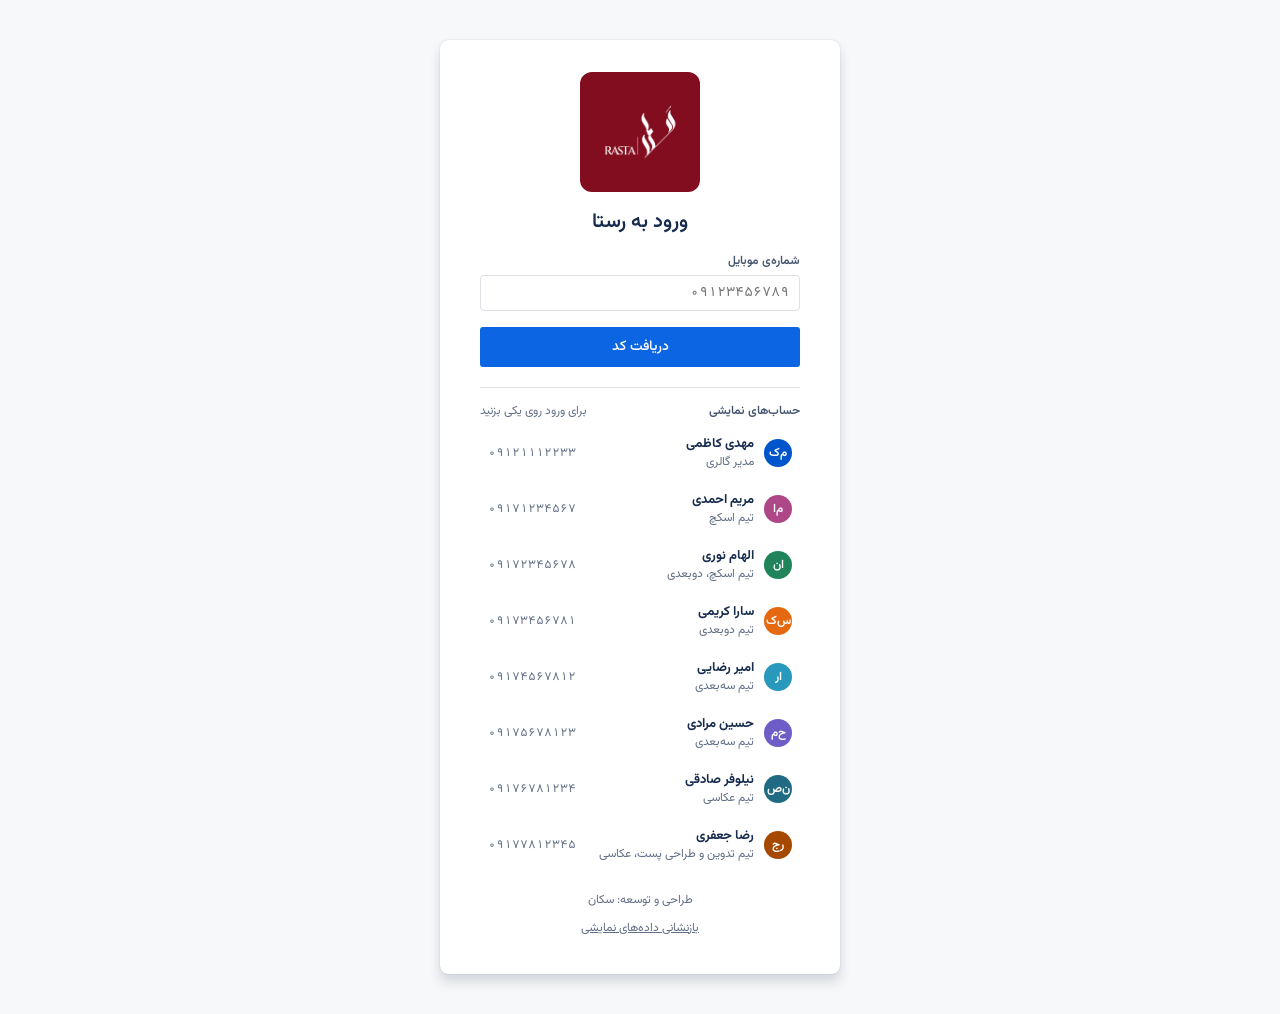
==== index.html @ 5b03746a "commited by He3am version 1" ====
<!doctype html>
<html lang="fa" dir="rtl">
<head>
<meta charset="utf-8">
<meta name="viewport" content="width=device-width, initial-scale=1, viewport-fit=cover">
<title>رستا — مدیریت کارهای گالری</title>
<meta name="description" content="رستا — سامانه‌ی مدیریت کارهای گالری طلای رستا (نسخه‌ی نمایشی)">
<meta name="theme-color" content="#820D1F">
<link rel="manifest" href="manifest.webmanifest">
<link rel="icon" type="image/png" sizes="32x32" href="assets/img/favicon-32.png">
<link rel="apple-touch-icon" href="assets/img/apple-touch-icon.png">
<meta name="apple-mobile-web-app-capable" content="yes">
<meta name="mobile-web-app-capable" content="yes">
<meta name="apple-mobile-web-app-title" content="رستا">
<meta name="apple-mobile-web-app-status-bar-style" content="default">
<link rel="preload" href="assets/fonts/Vazirmatn-Variable.woff2" as="font" type="font/woff2" crossorigin>
<link rel="stylesheet" href="assets/app.css">
</head>
<body>
<svg class="sprite" aria-hidden="true">
<symbol id="i-home" viewBox="0 0 24 24"><path d="M15 21v-8a1 1 0 0 0-1-1h-4a1 1 0 0 0-1 1v8"></path><path d="M3 10a2 2 0 0 1 .71-1.53l7-6a2 2 0 0 1 2.58 0l7 6A2 2 0 0 1 21 10v9a2 2 0 0 1-2 2H5a2 2 0 0 1-2-2z"></path></symbol>
<symbol id="i-board" viewBox="0 0 24 24"><rect x="3" y="3" width="18" height="18" rx="2"></rect><path d="M8 7v7M12 7v4M16 7v9"></path></symbol>
<symbol id="i-review" viewBox="0 0 24 24"><rect x="8" y="2" width="8" height="4" rx="1"></rect><path d="M16 4h2a2 2 0 0 1 2 2v14a2 2 0 0 1-2 2H6a2 2 0 0 1-2-2V6a2 2 0 0 1 2-2h2"></path><path d="m9 14 2 2 4-4"></path></symbol>
<symbol id="i-plus" viewBox="0 0 24 24"><path d="M5 12h14M12 5v14"></path></symbol>
<symbol id="i-archive" viewBox="0 0 24 24"><rect x="2" y="3" width="20" height="5" rx="1"></rect><path d="M4 8v11a2 2 0 0 0 2 2h12a2 2 0 0 0 2-2V8M10 12h4"></path></symbol>
<symbol id="i-users" viewBox="0 0 24 24"><path d="M16 21v-2a4 4 0 0 0-4-4H6a4 4 0 0 0-4 4v2"></path><circle cx="9" cy="7" r="4"></circle><path d="M22 21v-2a4 4 0 0 0-3-3.87M16 3.13a4 4 0 0 1 0 7.75"></path></symbol>
<symbol id="i-user" viewBox="0 0 24 24"><path d="M19 21v-2a4 4 0 0 0-4-4H9a4 4 0 0 0-4 4v2"></path><circle cx="12" cy="7" r="4"></circle></symbol>
<symbol id="i-user-plus" viewBox="0 0 24 24"><path d="M16 21v-2a4 4 0 0 0-4-4H6a4 4 0 0 0-4 4v2"></path><circle cx="9" cy="7" r="4"></circle><path d="M19 8v6M22 11h-6"></path></symbol>
<symbol id="i-chart" viewBox="0 0 24 24"><path d="M3 3v16a2 2 0 0 0 2 2h16M18 17V9M13 17V5M8 17v-3"></path></symbol>
<symbol id="i-settings" viewBox="0 0 24 24"><path d="M12.22 2h-.44a2 2 0 0 0-2 2v.18a2 2 0 0 1-1 1.73l-.43.25a2 2 0 0 1-2 0l-.15-.08a2 2 0 0 0-2.73.73l-.22.38a2 2 0 0 0 .73 2.73l.15.1a2 2 0 0 1 1 1.72v.51a2 2 0 0 1-1 1.74l-.15.09a2 2 0 0 0-.73 2.73l.22.38a2 2 0 0 0 2.73.73l.15-.08a2 2 0 0 1 2 0l.43.25a2 2 0 0 1 1 1.73V20a2 2 0 0 0 2 2h.44a2 2 0 0 0 2-2v-.18a2 2 0 0 1 1-1.73l.43-.25a2 2 0 0 1 2 0l.15.08a2 2 0 0 0 2.73-.73l.22-.39a2 2 0 0 0-.73-2.73l-.15-.08a2 2 0 0 1-1-1.74v-.5a2 2 0 0 1 1-1.74l.15-.09a2 2 0 0 0 .73-2.73l-.22-.38a2 2 0 0 0-2.73-.73l-.15.08a2 2 0 0 1-2 0l-.43-.25a2 2 0 0 1-1-1.73V4a2 2 0 0 0-2-2z"></path><circle cx="12" cy="12" r="3"></circle></symbol>
<symbol id="i-search" viewBox="0 0 24 24"><circle cx="11" cy="11" r="8"></circle><path d="m21 21-4.3-4.3"></path></symbol>
<symbol id="i-bell" viewBox="0 0 24 24"><path d="M6 8a6 6 0 0 1 12 0c0 7 3 9 3 9H3s3-2 3-9M10.3 21a1.94 1.94 0 0 0 3.4 0"></path></symbol>
<symbol id="i-lock" viewBox="0 0 24 24"><rect x="3" y="11" width="18" height="11" rx="2"></rect><path d="M7 11V7a5 5 0 0 1 10 0v4"></path></symbol>
<symbol id="i-phone" viewBox="0 0 24 24"><path d="M22 16.92v3a2 2 0 0 1-2.18 2 19.79 19.79 0 0 1-8.63-3.07 19.5 19.5 0 0 1-6-6 19.79 19.79 0 0 1-3.07-8.67A2 2 0 0 1 4.11 2h3a2 2 0 0 1 2 1.72c.13.96.36 1.9.7 2.81a2 2 0 0 1-.45 2.11L8.09 9.91a16 16 0 0 0 6 6l1.27-1.27a2 2 0 0 1 2.11-.45c.91.34 1.85.57 2.81.7A2 2 0 0 1 22 16.92z"></path></symbol>
<symbol id="i-store" viewBox="0 0 24 24"><path d="M3 9 4.5 4h15L21 9M3 9h18M5 9v11h14V9M10 20v-5h4v5"></path></symbol>
<symbol id="i-wa" viewBox="0 0 24 24"><path d="M7.9 20A9 9 0 1 0 4 16.1L2 22Z"></path></symbol>
<symbol id="i-tg" viewBox="0 0 24 24"><path d="m22 2-7 20-4-9-9-4Z"></path><path d="M22 2 11 13"></path></symbol>
<symbol id="i-bale" viewBox="0 0 24 24"><path d="M21 15a2 2 0 0 1-2 2H7l-4 4V5a2 2 0 0 1 2-2h14a2 2 0 0 1 2 2z"></path></symbol>
<symbol id="i-rub" viewBox="0 0 24 24"><path d="M14 9a2 2 0 0 1-2 2H6l-4 4V4a2 2 0 0 1 2-2h8a2 2 0 0 1 2 2z"></path><path d="M18 9h2a2 2 0 0 1 2 2v11l-4-4h-6a2 2 0 0 1-2-2v-1"></path></symbol>
<symbol id="i-globe" viewBox="0 0 24 24"><circle cx="12" cy="12" r="10"></circle><path d="M12 2a14.5 14.5 0 0 0 0 20 14.5 14.5 0 0 0 0-20M2 12h20"></path></symbol>
<symbol id="i-link" viewBox="0 0 24 24"><path d="M10 13a5 5 0 0 0 7.54.54l3-3a5 5 0 0 0-7.07-7.07l-1.72 1.71"></path><path d="M14 11a5 5 0 0 0-7.54-.54l-3 3a5 5 0 0 0 7.07 7.07l1.71-1.71"></path></symbol>
<symbol id="i-download" viewBox="0 0 24 24"><path d="M21 15v4a2 2 0 0 1-2 2H5a2 2 0 0 1-2-2v-4M7 10l5 5 5-5M12 15V3"></path></symbol>
<symbol id="i-upload" viewBox="0 0 24 24"><path d="M21 15v4a2 2 0 0 1-2 2H5a2 2 0 0 1-2-2v-4M17 8l-5-5-5 5M12 3v12"></path></symbol>
<symbol id="i-camera" viewBox="0 0 24 24"><path d="M14.5 4h-5L7 7H4a2 2 0 0 0-2 2v9a2 2 0 0 0 2 2h16a2 2 0 0 0 2-2V9a2 2 0 0 0-2-2h-3l-2.5-3z"></path><circle cx="12" cy="13" r="3"></circle></symbol>
<symbol id="i-image" viewBox="0 0 24 24"><rect x="3" y="3" width="18" height="18" rx="2"></rect><circle cx="9" cy="9" r="2"></circle><path d="m21 15-3.09-3.09a2 2 0 0 0-2.82 0L6 21"></path></symbol>
<symbol id="i-clip" viewBox="0 0 24 24"><path d="m21.44 11.05-9.19 9.19a6 6 0 0 1-8.49-8.49l8.57-8.57A4 4 0 1 1 18 8.84l-8.59 8.57a2 2 0 0 1-2.83-2.83l8.49-8.48"></path></symbol>
<symbol id="i-mic" viewBox="0 0 24 24"><path d="M12 2a3 3 0 0 0-3 3v7a3 3 0 0 0 6 0V5a3 3 0 0 0-3-3Z"></path><path d="M19 10v2a7 7 0 0 1-14 0v-2M12 19v3"></path></symbol>
<symbol id="i-play" viewBox="0 0 24 24"><path d="M7 4.5v15l12-7.5z"></path></symbol>
<symbol id="i-pause" viewBox="0 0 24 24"><rect x="6" y="4.5" width="4" height="15" rx="1"></rect><rect x="14" y="4.5" width="4" height="15" rx="1"></rect></symbol>
<symbol id="i-pause-c" viewBox="0 0 24 24"><circle cx="12" cy="12" r="10"></circle><path d="M10 15V9M14 15V9"></path></symbol>
<symbol id="i-check" viewBox="0 0 24 24"><path d="M20 6 9 17l-5-5"></path></symbol>
<symbol id="i-check-c" viewBox="0 0 24 24"><circle cx="12" cy="12" r="10"></circle><path d="m9 12 2 2 4-4"></path></symbol>
<symbol id="i-check-sq" viewBox="0 0 24 24"><rect x="3" y="3" width="18" height="18" rx="2"></rect><path d="m9 12 2 2 4-4"></path></symbol>
<symbol id="i-x" viewBox="0 0 24 24"><path d="M18 6 6 18M6 6l12 12"></path></symbol>
<symbol id="i-alert" viewBox="0 0 24 24"><path d="m21.73 18-8-14a2 2 0 0 0-3.48 0l-8 14A2 2 0 0 0 4 21h16a2 2 0 0 0 1.73-3"></path><path d="M12 9v4M12 17h.01"></path></symbol>
<symbol id="i-clock" viewBox="0 0 24 24"><circle cx="12" cy="12" r="10"></circle><path d="M12 6v6l4 2"></path></symbol>
<symbol id="i-cal" viewBox="0 0 24 24"><rect x="3" y="4" width="18" height="18" rx="2"></rect><path d="M16 2v4M8 2v4M3 10h18"></path></symbol>
<symbol id="i-zap" viewBox="0 0 24 24"><path d="M13 2 3 14h9l-1 8 10-12h-9l1-8z"></path></symbol>
<symbol id="i-more" viewBox="0 0 24 24"><circle cx="12" cy="12" r="1"></circle><circle cx="19" cy="12" r="1"></circle><circle cx="5" cy="12" r="1"></circle></symbol>
<symbol id="i-pen-sm" viewBox="0 0 24 24"><path d="M17 3a2.85 2.83 0 1 1 4 4L7.5 20.5 2 22l1.5-5.5Z"></path></symbol>
<symbol id="i-arrow-r" viewBox="0 0 24 24"><path d="M5 12h14M12 5l7 7-7 7"></path></symbol>
<symbol id="i-arrow-l" viewBox="0 0 24 24"><path d="M19 12H5M12 19l-7-7 7-7"></path></symbol>
<symbol id="i-chev-l" viewBox="0 0 24 24"><path d="m15 18-6-6 6-6"></path></symbol>
<symbol id="i-chev-r" viewBox="0 0 24 24"><path d="m9 18 6-6-6-6"></path></symbol>
<symbol id="i-chev-d" viewBox="0 0 24 24"><path d="m6 9 6 6 6-6"></path></symbol>
<symbol id="i-chev-u" viewBox="0 0 24 24"><path d="m18 15-6-6-6 6"></path></symbol>
<symbol id="i-move" viewBox="0 0 24 24"><path d="M8 3 4 7l4 4M4 7h16M16 21l4-4-4-4M20 17H4"></path></symbol>
<symbol id="i-undo" viewBox="0 0 24 24"><path d="M3 12a9 9 0 1 0 9-9 9.75 9.75 0 0 0-6.74 2.74L3 8"></path><path d="M3 3v5h5"></path></symbol>
<symbol id="i-return" viewBox="0 0 24 24"><path d="M9 14 4 9l5-5"></path><path d="M4 9h10.5a5.5 5.5 0 0 1 0 11H11"></path></symbol>
<symbol id="i-trash" viewBox="0 0 24 24"><path d="M3 6h18M19 6v14c0 1-1 2-2 2H7c-1 0-2-1-2-2V6M8 6V4c0-1 1-2 2-2h4c1 0 2 1 2 2v2"></path></symbol>
<symbol id="i-ban" viewBox="0 0 24 24"><circle cx="12" cy="12" r="10"></circle><path d="m4.9 4.9 14.2 14.2"></path></symbol>
<symbol id="i-msg" viewBox="0 0 24 24"><path d="M7.9 20A9 9 0 1 0 4 16.1L2 22Z"></path></symbol>
<symbol id="i-desc" viewBox="0 0 24 24"><path d="M3 6h18M3 12h18M3 18h12"></path></symbol>
<symbol id="i-act" viewBox="0 0 24 24"><path d="M3 6h18M3 12h12M3 18h7"></path></symbol>
<symbol id="i-card" viewBox="0 0 24 24"><rect x="3" y="4" width="18" height="16" rx="2"></rect><path d="M7 9h10M7 13h6"></path></symbol>
<symbol id="i-tag" viewBox="0 0 24 24"><path d="M12.59 2.59A2 2 0 0 0 11.17 2H4a2 2 0 0 0-2 2v7.17a2 2 0 0 0 .59 1.42l8.7 8.7a2.43 2.43 0 0 0 3.42 0l6.58-6.58a2.43 2.43 0 0 0 0-3.42z"></path><circle cx="7.5" cy="7.5" r=".5"></circle></symbol>
<symbol id="i-filter" viewBox="0 0 24 24"><path d="M22 3H2l8 9.46V19l4 2v-8.54L22 3z"></path></symbol>
<symbol id="i-table" viewBox="0 0 24 24"><rect x="3" y="3" width="18" height="18" rx="2"></rect><path d="M3 9h18M3 15h18M9 3v18"></path></symbol>
<symbol id="i-star" viewBox="0 0 24 24"><path d="M12 2l3.09 6.26L22 9.27l-5 4.87 1.18 6.88L12 17.77l-6.18 3.25L7 14.14 2 9.27l6.91-1.01L12 2z"></path></symbol>
<symbol id="i-award" viewBox="0 0 24 24"><circle cx="12" cy="8" r="6"></circle><path d="M15.48 12.89 17 22l-5-3-5 3 1.52-9.11"></path></symbol>
<symbol id="i-flag" viewBox="0 0 24 24"><path d="M4 15s1-1 4-1 5 2 8 2 4-1 4-1V3s-1 1-4 1-5-2-8-2-4 1-4 1zM4 22v-7"></path></symbol>
<symbol id="i-eye" viewBox="0 0 24 24"><path d="M2 12s3-7 10-7 10 7 10 7-3 7-10 7-10-7-10-7Z"></path><circle cx="12" cy="12" r="3"></circle></symbol>
<symbol id="i-compare" viewBox="0 0 24 24"><circle cx="18" cy="18" r="3"></circle><circle cx="6" cy="6" r="3"></circle><path d="M13 6h3a2 2 0 0 1 2 2v7M11 18H8a2 2 0 0 1-2-2V9"></path></symbol>
<symbol id="i-wifi-off" viewBox="0 0 24 24"><path d="M12 20h.01M8.5 16.43a5 5 0 0 1 7 0M5 12.86a10 10 0 0 1 5.17-2.69M19 12.86a10 10 0 0 0-2-1.52M2 8.82a15 15 0 0 1 4.18-2.64M22 8.82a15 15 0 0 0-11.29-3.76M2 2l20 20"></path></symbol>
<symbol id="i-refresh" viewBox="0 0 24 24"><path d="M3 12a9 9 0 0 1 9-9 9.75 9.75 0 0 1 6.74 2.74L21 8"></path><path d="M21 3v5h-5M21 12a9 9 0 0 1-9 9 9.75 9.75 0 0 1-6.74-2.74L3 16"></path><path d="M8 16H3v5"></path></symbol>
<symbol id="i-moon" viewBox="0 0 24 24"><path d="M12 3a6 6 0 0 0 9 9 9 9 0 1 1-9-9Z"></path></symbol>
<symbol id="i-sun" viewBox="0 0 24 24"><circle cx="12" cy="12" r="4"></circle><path d="M12 2v2M12 20v2M4.93 4.93l1.41 1.41M17.66 17.66l1.41 1.41M2 12h2M20 12h2M6.34 17.66l-1.41 1.41M19.07 4.93l-1.41 1.41"></path></symbol>
<symbol id="i-logout" viewBox="0 0 24 24"><path d="M9 21H5a2 2 0 0 1-2-2V5a2 2 0 0 1 2-2h4M16 17l5-5-5-5M21 12H9"></path></symbol>
<symbol id="i-monitor" viewBox="0 0 24 24"><rect x="2" y="3" width="20" height="14" rx="2"></rect><path d="M8 21h8M12 17v4"></path></symbol>
<symbol id="i-mobile" viewBox="0 0 24 24"><rect x="5" y="2" width="14" height="20" rx="2"></rect><path d="M12 18h.01"></path></symbol>
<symbol id="i-tools" viewBox="0 0 24 24"><path d="M14.7 6.3a1 1 0 0 0 0 1.4l1.6 1.6a1 1 0 0 0 1.4 0l3.77-3.77a6 6 0 0 1-7.94 7.94l-6.91 6.91a2.12 2.12 0 0 1-3-3l6.91-6.91a6 6 0 0 1 7.94-7.94l-3.76 3.76z"></path></symbol>
<symbol id="i-layers" viewBox="0 0 24 24"><path d="m12.83 2.18a2 2 0 0 0-1.66 0L2.6 6.08a1 1 0 0 0 0 1.83l8.58 3.91a2 2 0 0 0 1.66 0l8.58-3.9a1 1 0 0 0 0-1.83Z"></path><path d="m22 17.65-9.17 4.16a2 2 0 0 1-1.66 0L2 17.65M22 12.65l-9.17 4.16a2 2 0 0 1-1.66 0L2 12.65"></path></symbol>
<symbol id="i-send" viewBox="0 0 24 24"><path d="m22 2-7 20-4-9-9-4Z"></path></symbol>
<symbol id="i-sms" viewBox="0 0 24 24"><path d="M21 15a2 2 0 0 1-2 2H7l-4 4V5a2 2 0 0 1 2-2h14a2 2 0 0 1 2 2z"></path><path d="M8 10h.01M12 10h.01M16 10h.01"></path></symbol>
<symbol id="i-sliders" viewBox="0 0 24 24"><path d="M21 4h-7M10 4H3M21 12h-9M8 12H3M21 20h-5M12 20H3M14 2v4M8 10v4M16 18v4"></path></symbol>
<symbol id="i-shield" viewBox="0 0 24 24"><path d="M20 13c0 5-3.5 7.5-7.66 8.95a1 1 0 0 1-.67-.01C7.5 20.5 4 18 4 13V6a1 1 0 0 1 1-1c2 0 4.5-1.2 6.24-2.72a1.17 1.17 0 0 1 1.52 0C14.51 3.81 17 5 19 5a1 1 0 0 1 1 1z"></path><path d="m9 12 2 2 4-4"></path></symbol>
<symbol id="i-report" viewBox="0 0 24 24"><path d="M15 2H6a2 2 0 0 0-2 2v16a2 2 0 0 0 2 2h12a2 2 0 0 0 2-2V7Z"></path><path d="M14 2v4a2 2 0 0 0 2 2h4M8 13h8M8 17h5"></path></symbol>
<symbol id="i-circle" viewBox="0 0 24 24"><circle cx="12" cy="12" r="8.5"></circle></symbol>
<symbol id="i-arrow-ne" viewBox="0 0 24 24"><path d="M7 17 17 7M8 7h9v9"></path></symbol>
<symbol id="i-forward" viewBox="0 0 24 24"><path d="M5 4l10 8-10 8z"></path><path d="M19 5v14"></path></symbol>
<symbol id="i-team" viewBox="0 0 24 24"><circle cx="12" cy="8" r="3"></circle><circle cx="5" cy="10" r="2"></circle><circle cx="19" cy="10" r="2"></circle><path d="M7 20v-1a5 5 0 0 1 10 0v1M2 19v-.5A3 3 0 0 1 5 15.5M22 19v-.5a3 3 0 0 0-3-3"></path></symbol>
<symbol id="i-wifi" viewBox="0 0 24 24"><path d="M12 20h.01M2 8.82a15 15 0 0 1 20 0M5 12.86a10 10 0 0 1 14 0M8.5 16.43a5 5 0 0 1 7 0"></path></symbol>
<symbol id="i-hourglass" viewBox="0 0 24 24"><path d="M5 22h14M5 2h14M17 22v-4.17a2 2 0 0 0-.59-1.42L12 12l-4.41 4.41A2 2 0 0 0 7 17.83V22M7 2v4.17a2 2 0 0 0 .59 1.42L12 12l4.41-4.41A2 2 0 0 0 17 6.17V2"></path></symbol>
<symbol id="a-ring" viewBox="0 0 120 120"><path d="M30 78a30 30 0 1 0 60 0a30 30 0 1 0-60 0zM36 78a24 24 0 1 0 48 0a24 24 0 1 0-48 0z"></path><path d="M50 22h20l7 9-17 15-17-15z"></path><path d="M43 31h34M54 22l-3 9 9 15 9-15-3-9"></path><path d="M46 36l3 12M74 36l-3 12"></path></symbol>
<symbol id="a-band" viewBox="0 0 120 120"><path d="M30 78a30 30 0 1 0 60 0a30 30 0 1 0-60 0zM37 78a23 23 0 1 0 46 0a23 23 0 1 0-46 0z"></path><path d="M44 40h32a7 7 0 0 1 7 7v7H37v-7a7 7 0 0 1 7-7z"></path><path d="M51 47a9 4 0 1 0 18 0a9 4 0 1 0-18 0z"></path></symbol>
<symbol id="a-necklace" viewBox="0 0 120 120"><path d="M20 14c0 36 16 58 40 60c24-2 40-24 40-60"></path><path d="M28 14c0 31 13 50 32 52c19-2 32-21 32-52"></path><path d="M60 74l-9 13a11 11 0 1 0 18 0z"></path><path d="M60 83l-4 6 4 5 4-5z"></path></symbol>
<symbol id="a-hoops" viewBox="0 0 120 120"><path d="M22 66a18 23 0 1 0 36 0a18 23 0 1 0-36 0zM27 66a13 18 0 1 0 26 0a13 18 0 1 0-26 0z"></path><path d="M62 66a18 23 0 1 0 36 0a18 23 0 1 0-36 0zM67 66a13 18 0 1 0 26 0a13 18 0 1 0-26 0z"></path><path d="M40 43v-12M80 43v-12"></path><path d="M37 28a3 3 0 1 0 6 0a3 3 0 1 0-6 0zM77 28a3 3 0 1 0 6 0a3 3 0 1 0-6 0z"></path></symbol>
<symbol id="a-drops" viewBox="0 0 120 120"><path d="M40 18c-7 0-7 11 0 11v11M80 18c-7 0-7 11 0 11v11"></path><path d="M40 40l-11 20a11 11 0 1 0 22 0zM80 40l-11 20a11 11 0 1 0 22 0z"></path><path d="M40 56l-4 6 4 5 4-5zM80 56l-4 6 4 5 4-5z"></path></symbol>
<symbol id="a-bracelet" viewBox="0 0 120 120"><path d="M14 58a46 22 0 1 0 92 0a46 22 0 1 0-92 0z"></path><path d="M20 58a40 17 0 1 0 80 0a40 17 0 1 0-80 0z"></path><path d="M40 72h40a8 8 0 0 1 0 16H40a8 8 0 0 1 0-16z"></path><path d="M47 81c3-5 5 3 8-1s4-4 6 0 4 2 6-2 3 2 6 0"></path></symbol>
<symbol id="a-bangle" viewBox="0 0 120 120"><path d="M12 60a48 26 0 1 0 96 0a48 26 0 1 0-96 0zM20 60a40 19 0 1 0 80 0a40 19 0 1 0-80 0z"></path><path d="M30 81c3 4 7 4 9 0s6-4 9 0 6 4 9 0 6-4 9 0 6 4 9 0 6-4 9 0"></path><path d="M24 70c4 2 6-2 9 1M87 71c3-3 5 1 9-1"></path></symbol>
<symbol id="a-coin" viewBox="0 0 120 120"><path d="M38 10l22 28 22-28"></path><path d="M55 38h10v7H55z"></path><path d="M33 72a27 27 0 1 0 54 0a27 27 0 1 0-54 0zM40 72a20 20 0 1 0 40 0a20 20 0 1 0-40 0z"></path><path d="M60 59l3.5 8.5L72 64l-3.5 8L72 80l-8.5-3.5L60 85l-3.5-8.5L48 80l3.5-8L48 64l8.5 3.5z"></path></symbol>
<symbol id="a-set" viewBox="0 0 120 120"><path d="M26 12c0 32 14 48 34 50c20-2 34-18 34-50"></path><path d="M60 62l-6 9a7 7 0 1 0 12 0zM44 56l-4 7a5 5 0 1 0 8 0zM76 56l-4 7a5 5 0 1 0 8 0z"></path><path d="M18 86v7M18 93l-6 9a6 6 0 1 0 12 0zM102 86v7M102 93l-6 9a6 6 0 1 0 12 0z"></path></symbol>
<symbol id="a-pendant" viewBox="0 0 120 120"><path d="M42 8l18 26 18-26"></path><path d="M57 34h6v6h-6z"></path><path d="M70 50a22 22 0 1 0 6 30a17 17 0 1 1-6-30z"></path><path d="M76 60l2 4.5 4.8.7-3.5 3.4.8 4.8-4.1-2.3-4.3 2.3.8-4.8-3.5-3.4 4.8-.7z"></path></symbol>
<symbol id="a-butterfly" viewBox="0 0 120 120"><path d="M28 12c6 26 18 36 32 38c14-2 26-12 32-38"></path><path d="M60 62c-8-18-30-24-34-12s10 22 34 12zM60 62c8-18 30-24 34-12s-10 22-34 12z"></path><path d="M60 64c-6 10-22 22-28 14s8-16 28-14zM60 64c6 10 22 22 28 14s-8-16-28-14z"></path><path d="M60 52v26"></path></symbol>
<symbol id="a-photo" viewBox="0 0 120 120"><path d="M22 36h18l7-10h26l7 10h18a6 6 0 0 1 6 6v46a6 6 0 0 1-6 6H22a6 6 0 0 1-6-6V42a6 6 0 0 1 6-6z"></path><path d="M44 64a16 16 0 1 0 32 0a16 16 0 1 0-32 0z"></path><path d="M52 64a8 8 0 1 0 16 0a8 8 0 1 0-16 0z"></path></symbol>
<symbol id="a-post" viewBox="0 0 120 120"><path d="M26 18h68a6 6 0 0 1 6 6v72a6 6 0 0 1-6 6H26a6 6 0 0 1-6-6V24a6 6 0 0 1 6-6z"></path><path d="M20 74l22-20 18 16 14-12 26 22"></path><path d="M70 40a7 7 0 1 0 14 0a7 7 0 1 0-14 0z"></path></symbol>
<symbol id="a-reel" viewBox="0 0 120 120"><path d="M38 12h44a8 8 0 0 1 8 8v80a8 8 0 0 1-8 8H38a8 8 0 0 1-8-8V20a8 8 0 0 1 8-8z"></path><path d="M52 48v24l20-12z"></path><path d="M30 28h60M30 92h60"></path></symbol>
<symbol id="e-tasks" viewBox="0 0 96 96"><rect x="20" y="14" width="56" height="70" rx="6"></rect><path d="M36 10h24v10H36z"></path><path d="M32 40h32M32 52h24M32 64h28"></path></symbol>
</svg>
<div id="app" class="app-d"><div class="boot"><img src="assets/img/rasta-logo.png" alt="رستا" width="96" height="96"><span class="spin" aria-hidden="true"></span></div></div>
<noscript><p style="padding:24px;font-family:Tahoma">برای استفاده از رستا، جاوااسکریپت مرورگر را روشن کنید.</p></noscript>
<script src="assets/morphdom.min.js"></script>
<script src="assets/app.js"></script>
</body>
</html>
---- assets/app.css ----
@font-face{font-family:'Vazirmatn';src:url('fonts/Vazirmatn-Variable.woff2') format('woff2-variations'),url('fonts/Vazirmatn-Variable.woff2') format('woff2');font-weight:100 900;font-style:normal;font-display:swap}

body{margin:0;background:#FFFFFF}
a{color:#0C66E4}a:hover{color:#0055CC}
.tr,.tr *,.tr *::before,.tr *::after{box-sizing:border-box}
.tr{--vh:100vh;--blue:#0C66E4;--blueH:#0055CC;--blueS:#E9F2FF;--text:#172B4D;--text2:#44546F;--text3:#626F86;--bg:#FFFFFF;--sunken:#F7F8F9;--list:#F1F2F4;--card:#FFFFFF;--btn:#091E420F;--btnH:#091E4224;--border:#091E4224;--line:#DCDFE4;
--danger:#C9372C;--dangerS:#FFECEB;--dangerT:#AE2E24;--ok:#1F845A;--okS:#DCFFF1;--okT:#216E4E;--warn:#F5CD47;--warnS:#FFF7D6;--warnT:#7F5F01;--purpleS:#F3F0FF;--purpleT:#5E4DB2;
--g:#4BCE97;--y:#F5CD47;--o:#FEA362;--r:#F87168;--p:#9F8FEF;--b:#579DFF;--s:#6CC3E0;--l:#94C748;--k:#E774BB;--n:#8590A2;
--shCard:0 1px 1px #091E4240,0 0 1px #091E424F;--shPop:0 8px 12px #091E4226,0 0 1px #091E424F;--ov:#091E427A;
font-family:'Vazirmatn',-apple-system,'Segoe UI',Tahoma,sans-serif;font-size:14px;line-height:1.6;color:var(--text);direction:rtl;text-align:right;background:var(--bg);min-height:var(--vh);-webkit-font-smoothing:antialiased}
.tr.embed{--vh:820px}
.tr.dark{--text:#B6C2CF;--text2:#9FADBC;--text3:#8C9BAB;--bg:#1D2125;--sunken:#161A1D;--list:#101204;--card:#22272B;--btn:#A1BDD914;--btnH:#A6C5E229;--border:#A6C5E229;--line:#38414A;--blue:#579DFF;--blueH:#85B8FF;--blueS:#1C2B41;--dangerS:#42221F;--dangerT:#FD9891;--okS:#1C3329;--okT:#7EE2B8;--warnS:#332E1B;--warnT:#F5CD47;--purpleS:#2B273F;--purpleT:#B8ACF6;--shCard:0 1px 1px #03040480,0 0 1px #03040480;--shPop:0 8px 12px #0304045C,0 0 1px #03040480;--ov:#030404A3}
:where(.tr) :where(button,input,select,textarea){font:inherit;color:inherit}
.tr h1,.tr h2,.tr h3,.tr h4,.tr p,.tr ul,.tr ol{margin:0;padding:0}
.tr ul,.tr ol{list-style:none}
.tr :focus-visible{outline:2px solid #388BFF;outline-offset:2px}
.num{font-variant-numeric:tabular-nums}
.ic{width:16px;height:16px;fill:none;stroke:currentColor;stroke-width:1.8;stroke-linecap:round;stroke-linejoin:round;flex:none;display:block}
.ic.md{width:20px;height:20px;stroke-width:1.6}.ic.lg{width:24px;height:24px;stroke-width:1.5}.ic.xl{width:40px;height:40px;stroke-width:1.2}.ic.xs{width:13px;height:13px}
.ic.fill{fill:currentColor;stroke:none}
.sprite{position:absolute;width:0;height:0;overflow:hidden}
.art{display:block;width:100%;height:100%;fill:none;stroke-linecap:round;stroke-linejoin:round;fill-rule:evenodd}
.art-photo{background:#F6F1E9;stroke:#9C7A3C;stroke-width:1.6}
.art-sketch{background:#FBF9F5;stroke:#6B6560;stroke-width:1.1}.art-sketch .u2{transform:translate(1.4px,1px);opacity:.4}
.art-line{background:#FFFFFF;stroke:#172B4D;stroke-width:1.3}
.art-render{background:linear-gradient(160deg,#F5F4F2,#E2DED8);stroke:#57534E;stroke-width:2.2;fill:rgba(120,113,108,.14)}
.art-photo .u2,.art-line .u2,.art-render .u2{display:none}
.muted{color:var(--text2)}.subtle{color:var(--text3)}.small{font-size:13px}.xs{font-size:12px}.b{font-weight:600}.bb{font-weight:700}
.row{display:flex;align-items:center;gap:8px}.wrap{flex-wrap:wrap}.sb{justify-content:space-between}.top-a{align-items:flex-start}
.grow{flex:1;min-width:0}
/* buttons */
.btn{display:inline-flex;align-items:center;justify-content:center;gap:6px;height:32px;padding:0 12px;border-radius:3px;border:0;font-size:14px;font-weight:500;cursor:pointer;white-space:nowrap;line-height:1;text-decoration:none;background:var(--btn);color:var(--text);transition:background 120ms}
.btn:hover{background:var(--btnH);color:var(--text)}
.btn-p{background:var(--blue);color:#fff}.btn-p:hover{background:var(--blueH);color:#fff}
.btn-s{background:transparent;color:var(--text2)}.btn-s:hover{background:var(--btn)}
.btn-d{background:var(--danger);color:#fff}.btn-d:hover{background:var(--dangerT);color:#fff}
.btn-dl{background:var(--dangerS);color:var(--dangerT)}.btn-dl:hover{background:#FFD5D2}
.btn-ok{background:var(--ok);color:#fff}.btn-ok:hover{background:#216E4E;color:#fff}
.btn-lg{height:40px;padding:0 16px;font-size:14px}
.btn-w{width:100%}
.btn:disabled{opacity:.5;cursor:not-allowed}
.btn.sbtn{width:100%;justify-content:flex-start;height:32px}
.ib{width:32px;height:32px;border-radius:3px;border:0;background:transparent;color:var(--text2);display:inline-grid;place-items:center;cursor:pointer;flex:none;position:relative}
.ib:hover{background:var(--btn);color:var(--text)}
.ib.on-dark{color:#fff}.ib.on-dark:hover{background:rgba(255,255,255,.2);color:#fff}
.nbadge{position:absolute;top:2px;left:2px;min-width:16px;height:16px;border-radius:999px;background:var(--danger);color:#fff;font-size:11px;font-weight:700;display:grid;place-items:center;padding:0 4px;line-height:1}
/* header */
.top{height:52px;display:flex;align-items:center;gap:8px;padding:0 12px;border-bottom:1px solid var(--border);background:var(--bg);position:sticky;top:0;z-index:30}
.logo{display:flex;align-items:center;gap:8px;padding:4px 6px;border-radius:3px;text-decoration:none;color:var(--text)}
.logo img{height:30px;width:auto;display:block;border-radius:6px}
.search{position:relative;width:280px}
.search .ic{position:absolute;right:10px;top:50%;transform:translateY(-50%);color:var(--text2)}
.search input{height:32px;width:100%;border:1px solid var(--line);border-radius:6px;padding:0 32px 0 10px;background:var(--bg);font-size:14px}
.search input:focus{outline:2px solid #388BFF;outline-offset:0;border-color:transparent}
.proto{display:inline-flex;align-items:center;gap:6px;padding:2px;border:1px dashed #8590A2;border-radius:6px}
.proto-l{font-size:12px;color:var(--text3);padding:0 6px}
.seg{display:inline-flex;background:var(--btn);border-radius:4px;padding:2px;gap:2px}
.seg button{height:28px;padding:0 10px;border-radius:3px;border:0;background:none;font-size:13px;font-weight:500;color:var(--text2);cursor:pointer;display:inline-flex;align-items:center;gap:6px}
.seg button.on{background:var(--card);color:var(--blue);box-shadow:var(--shCard)}
.proto select{height:28px;border:0;border-radius:3px;background:var(--btn);font-size:13px;padding:0 8px}
/* layout */
.shell{display:flex;flex-wrap:wrap;min-height:calc(var(--vh) - 52px)}
.side{flex:0 0 248px;border-left:1px solid var(--border);background:var(--bg);padding:12px 8px;display:flex;flex-direction:column;gap:2px}
.side.min{flex:0 0 20px;padding:0;position:relative;background:var(--sunken)}
.rail-b{position:absolute;top:14px;right:4px;width:28px;height:28px;border-radius:50%;background:var(--card);border:1px solid var(--line);box-shadow:var(--shCard);display:grid;place-items:center;cursor:pointer;z-index:3;color:var(--text2)}
.rail-b:hover{color:var(--text);background:var(--sunken)}
.ws{display:flex;align-items:center;gap:10px;padding:4px 8px 12px;border-bottom:1px solid var(--border);margin-bottom:8px}
.ws img{width:36px;height:36px;border-radius:6px;display:block}
.nav-i{display:flex;align-items:center;gap:10px;height:36px;padding:0 10px;border-radius:6px;color:var(--text);font-size:14px;border:0;background:none;width:100%;cursor:pointer;text-align:right}
.nav-i:hover{background:var(--btn)}
.nav-i.on{background:var(--blueS);color:var(--blue);font-weight:600}
.nav-n{margin-inline-start:auto;min-width:20px;height:20px;border-radius:999px;background:var(--btn);color:var(--text2);font-size:12px;font-weight:600;display:grid;place-items:center;padding:0 6px}
.nav-i.on .nav-n{background:var(--blue);color:#fff}
.nav-h{display:flex;align-items:center;justify-content:space-between;padding:14px 10px 4px;font-size:12px;font-weight:600;color:var(--text2)}
.bsq{width:24px;height:20px;border-radius:3px;flex:none}
.main{flex:999 1 560px;min-width:0;display:flex;flex-direction:column}
.page{padding:28px 32px;display:flex;flex-direction:column;gap:24px;max-width:1180px;width:100%}
.h1{font-size:20px;font-weight:600;line-height:1.4}
.h2{font-size:16px;font-weight:600;line-height:1.4;display:flex;align-items:center;gap:8px}
.h2 .ic{color:var(--text2)}
.box{background:var(--card);border:1px solid var(--border);border-radius:8px}
.pad{padding:16px}
.g2{display:grid;grid-template-columns:repeat(auto-fit,minmax(min(420px,100%),1fr));gap:24px;align-items:start}
/* avatars & labels */
.av{width:28px;height:28px;border-radius:50%;display:inline-grid;place-items:center;font-size:12px;font-weight:600;color:#fff;flex:none;line-height:1;border:0}
.av.sm{width:24px;height:24px}.av.lg{width:40px;height:40px;font-size:14px}.av.xl{width:64px;height:64px;font-size:20px}
.avs{display:flex}.avs .av{border:2px solid var(--card);margin-inline-start:-6px}.avs .av:first-child{margin-inline-start:0}
.lbl{display:inline-flex;align-items:center;gap:4px;height:20px;padding:0 8px;border-radius:4px;font-size:12px;font-weight:600;color:#172B4D;white-space:nowrap;line-height:1;flex:none}
.lbl .ic{width:12px;height:12px}
.L-g{background:var(--g)}.L-y{background:var(--y)}.L-o{background:var(--o)}.L-r{background:var(--r)}.L-p{background:var(--p)}.L-b{background:var(--b)}.L-s{background:var(--s)}.L-l{background:var(--l)}.L-k{background:var(--k)}.L-n{background:var(--n)}
.pill{display:inline-flex;align-items:center;gap:4px;height:24px;padding:0 8px;border-radius:3px;font-size:12px;font-weight:600;white-space:nowrap;line-height:1}
.P-n{background:var(--btn);color:var(--text2)}.P-r{background:var(--danger);color:#fff}.P-y{background:var(--warn);color:#172B4D}.P-g{background:var(--ok);color:#fff}.P-b{background:var(--blueS);color:var(--blue)}.P-rs{background:var(--dangerS);color:var(--dangerT)}.P-gs{background:var(--okS);color:var(--okT)}.P-ys{background:var(--warnS);color:var(--warnT)}.P-ps{background:var(--purpleS);color:var(--purpleT)}
.lock{display:inline-flex;align-items:center;gap:4px;font-size:12px;color:var(--text2)}
/* board */
.bwrap{flex:1;display:flex;flex-direction:column;min-height:calc(var(--vh) - 52px)}
.bhead{height:56px;display:flex;align-items:center;gap:8px;padding:0 16px;background:rgba(0,0,0,.24);color:#fff;flex:none}
.bhead h1{font-size:18px;font-weight:700;color:#fff;padding:0 6px}
.btn.glass{background:rgba(255,255,255,.2);color:#fff}.btn.glass:hover{background:rgba(255,255,255,.32);color:#fff}
.btn.glass.on{background:#DFE1E6;color:#172B4D}
.lists{flex:1;display:flex;gap:10px;padding:12px 10px;overflow-x:auto;align-items:flex-start}
.list{width:268px;flex:none;background:var(--list);border-radius:12px;display:flex;flex-direction:column;max-height:calc(var(--vh) - 150px);box-shadow:var(--shCard);transition:box-shadow 120ms}
.list.over{box-shadow:0 0 0 2px #fff,0 0 0 4px #388BFF}
.list-h{display:flex;align-items:center;gap:6px;padding:10px 12px 6px 8px}
.list-t{font-size:14px;font-weight:600;flex:1;padding:0 4px}
.list-c{padding:2px 8px 4px;display:flex;flex-direction:column;gap:8px;overflow-y:auto;min-height:6px}
.list-f{padding:4px 8px 8px}
.list-sec{font-size:12px;color:var(--text2);padding:0 12px 6px;display:flex;align-items:center;gap:4px}
.addc{width:100%;justify-content:flex-start;background:transparent;color:var(--text2)}
.addc:hover{background:var(--btnH)}
.card{background:var(--card);border-radius:8px;box-shadow:var(--shCard);position:relative;cursor:pointer;overflow:hidden;transition:transform 120ms}
.card:hover{box-shadow:0 0 0 2px #388BFF}
.card:focus-within{box-shadow:0 0 0 2px #388BFF}
.card.drag{opacity:.45;transform:rotate(2deg)}
.card.flash{animation:flash 1.8s ease}
.hit{position:absolute;inset:0;border:0;background:transparent;cursor:pointer;z-index:1;border-radius:8px}
.cover{height:96px;background:#F6F1E9;pointer-events:none}
.cover .art{background:transparent}
.cb{padding:8px 12px 8px;display:flex;flex-direction:column;gap:6px;pointer-events:none}
.ctitle{font-size:14px;line-height:1.55;color:var(--text);word-break:break-word}
.lbls{display:flex;flex-wrap:wrap;gap:4px}
.bdgs{display:flex;flex-wrap:wrap;align-items:center;gap:2px 6px;color:var(--text2);font-size:12px;min-height:22px}
.bdg{display:inline-flex;align-items:center;gap:4px;height:22px;padding:0 4px;border-radius:3px;white-space:nowrap}
.bdg.late{background:var(--danger);color:#fff}.bdg.soon{background:var(--warn);color:#172B4D}.bdg.ok{background:var(--ok);color:#fff}.bdg.pause{background:var(--btn)}
.bdg.code{color:var(--text3)}
.cmem{margin-inline-start:auto;display:flex}
.qe{position:absolute;top:6px;left:6px;z-index:2;width:28px;height:28px;border-radius:50%;border:0;background:var(--card);box-shadow:var(--shCard);display:grid;place-items:center;cursor:pointer;opacity:0;color:var(--text2);transition:opacity 120ms}
.card:hover .qe,.card:focus-within .qe,.qe.on{opacity:1}
.qmenu{position:absolute;top:38px;left:6px;z-index:5;width:220px;background:var(--card);border-radius:8px;box-shadow:var(--shPop);padding:6px;display:flex;flex-direction:column;gap:2px;cursor:default}
.mi{display:flex;align-items:center;gap:10px;height:34px;padding:0 10px;border-radius:3px;border:0;background:none;width:100%;text-align:right;cursor:pointer;font-size:14px;color:var(--text)}
.mi:hover{background:var(--btn)}
.mi.dan{color:var(--dangerT)}
.mh{font-size:12px;color:var(--text2);padding:6px 10px 2px;font-weight:600}
.msep{height:1px;background:var(--border);margin:4px 6px}
.quick{background:var(--card);border-radius:8px;box-shadow:var(--shCard);padding:8px 10px}
.quick textarea{width:100%;border:0;resize:none;min-height:56px;background:transparent;font-size:14px;line-height:1.55}
.quick textarea:focus{outline:none}
/* table */
.tbox{margin:12px;background:var(--card);border-radius:8px;overflow:auto;box-shadow:var(--shCard)}
.tbl{width:100%;border-collapse:collapse;min-width:860px}
.tbl th{font-size:12px;color:var(--text2);font-weight:600;text-align:right;padding:10px 12px;border-bottom:1px solid var(--border);white-space:nowrap}
.tbl td{padding:8px 12px;border-bottom:1px solid var(--border);font-size:14px;vertical-align:middle}
.tbl tbody tr:hover td{background:var(--sunken)}
.tlink{border:0;background:none;padding:0;cursor:pointer;color:var(--text);font-weight:500;text-align:right}
.tlink:hover{color:var(--blue);text-decoration:underline}
/* rows */
.rowc{display:flex;align-items:center;gap:12px;padding:10px 12px;border-radius:8px}
.rowc:hover{background:var(--sunken)}
.mini{width:40px;height:40px;border-radius:6px;overflow:hidden;flex:none;background:#F6F1E9}
.tiles{display:grid;grid-template-columns:repeat(auto-fill,minmax(190px,1fr));gap:12px}
.tile{height:96px;border-radius:8px;padding:10px 12px;color:#fff;font-weight:700;font-size:15px;border:0;cursor:pointer;text-align:right;display:flex;flex-direction:column;justify-content:space-between;position:relative;overflow:hidden}
.tile::after{content:"";position:absolute;inset:0;background:rgba(0,0,0,0);transition:background 120ms}
.tile:hover::after{background:rgba(0,0,0,.12)}
.tile.add{background:var(--btn);color:var(--text);font-weight:500;align-items:center;justify-content:center;flex-direction:row;gap:6px}
/* popover & modal */
.pop{position:absolute;z-index:60;width:304px;background:var(--card);border-radius:8px;box-shadow:var(--shPop);padding:12px;animation:pin 140ms ease;color:var(--text);cursor:default}
.pop-h{display:flex;align-items:center;justify-content:center;position:relative;height:32px;margin-bottom:8px}
.pop-h b{font-size:14px;font-weight:600;color:var(--text2)}
.pop-h .ib{position:absolute;left:-4px;top:0}
.ov{position:fixed;inset:0;background:var(--ov);z-index:100;display:flex;justify-content:center;align-items:flex-start;overflow-y:auto;padding:48px 16px;animation:fade 150ms}
.dlg{background:var(--card);border-radius:12px;width:min(520px,100%);box-shadow:var(--shPop);animation:rise 180ms ease;position:relative}
.dlg.md{width:min(640px,100%)}
.dlg-h{padding:20px 24px 4px;display:flex;align-items:flex-start;gap:10px}
.dlg-t{font-size:18px;font-weight:600;flex:1;line-height:1.5}
.dlg-b{padding:12px 24px 20px;display:flex;flex-direction:column;gap:16px}
.dlg-f{padding:12px 24px 20px;display:flex;gap:8px;align-items:center}
.cbk{background:var(--list);border-radius:12px;width:min(800px,100%);position:relative;animation:rise 180ms ease;box-shadow:var(--shPop)}
.cbk-cov{height:160px;border-radius:12px 12px 0 0;overflow:hidden;background:#F6F1E9}
.cbk-cov .art{background:transparent}
.cbk-x{position:absolute;top:10px;left:10px;z-index:3;background:rgba(9,30,66,.06)}
.cbk-h{display:flex;gap:12px;padding:18px 20px 4px 56px;align-items:flex-start}
.cbk-t{font-size:20px;font-weight:600;line-height:1.45}
.cbk-body{display:grid;grid-template-columns:minmax(0,1fr) 176px;gap:20px;padding:12px 20px 24px}
.sec{display:flex;gap:12px;align-items:flex-start}
.sec>.ic{margin-top:4px;color:var(--text2)}
.sec-c{flex:1;min-width:0;display:flex;flex-direction:column;gap:8px}
.sec-t{font-size:16px;font-weight:600;display:flex;align-items:center;gap:8px;min-height:32px}
.meta{display:flex;flex-wrap:wrap;gap:16px 24px;padding-inline-start:28px}
.meta-k{font-size:12px;font-weight:600;color:var(--text2);margin-bottom:4px}
.side-h{font-size:12px;font-weight:600;color:var(--text2);margin:4px 0 2px}
.rel{position:relative}
.call{border-radius:8px;padding:14px;display:flex;flex-direction:column;gap:10px}
.call.blue{background:var(--blueS)}.call.green{background:var(--okS)}.call.yellow{background:var(--warnS)}.call.red{background:var(--dangerS)}.call.gray{background:var(--btn)}.call.purple{background:var(--purpleS)}
.vers{display:grid;grid-template-columns:repeat(auto-fill,minmax(150px,1fr));gap:10px}
.ver{background:var(--card);border-radius:8px;overflow:hidden;box-shadow:var(--shCard);display:flex;flex-direction:column;border:0;padding:0;cursor:pointer;text-align:right}
.ver.sel{box-shadow:0 0 0 2px #388BFF}
.ver-img{height:96px}
.ver-b{padding:6px 8px;display:flex;flex-direction:column;gap:2px;font-size:12px}
.chk{display:flex;align-items:center;gap:10px;min-height:36px;padding:2px 6px;border-radius:6px;border:0;background:none;width:100%;text-align:right;cursor:pointer;font-size:14px}
.chk:hover{background:var(--btnH)}
.box16{width:16px;height:16px;border-radius:3px;border:2px solid var(--text3);display:grid;place-items:center;flex:none;color:#fff;background:var(--card)}
.chk.on .box16{background:var(--blue);border-color:var(--blue)}
.chk.on span.t{text-decoration:line-through;color:var(--text2)}
.prog{height:8px;border-radius:999px;background:var(--btnH);overflow:hidden;flex:1}
.prog i{display:block;height:100%;background:var(--blue);border-radius:999px;transition:width 200ms}
.prog.done i{background:var(--ok)}
.act{display:flex;gap:10px;align-items:flex-start}
.act-b{flex:1;min-width:0;display:flex;flex-direction:column;gap:4px}
.cmt{background:var(--card);border-radius:8px;box-shadow:var(--shCard);padding:8px 12px;font-size:14px;line-height:1.7}
.cmt.mgr{border-inline-start:0;background:var(--card)}
.inp{height:36px;width:100%;border:1px solid var(--line);border-radius:4px;padding:0 10px;background:var(--card);font-size:14px}
.inp:focus{outline:2px solid #388BFF;outline-offset:0;border-color:transparent}
textarea.inp{height:auto;min-height:72px;padding:8px 10px;line-height:1.7;resize:vertical}
select.inp{padding:0 8px}
.fld{display:flex;flex-direction:column;gap:4px;min-width:0}
.fld>label,.flab{font-size:12px;font-weight:600;color:var(--text2)}
.fld.err .inp{border-color:var(--danger)}
.err-t{color:var(--dangerT);font-size:12px;display:flex;align-items:center;gap:4px}
.opt{display:flex;align-items:center;gap:8px;min-height:36px;padding:0 10px;border-radius:4px;border:0;background:var(--btn);cursor:pointer;font-size:14px;color:var(--text);position:relative}
.opt:hover{background:var(--btnH)}
.opt.on{background:var(--blueS);color:var(--blue);box-shadow:inset 0 0 0 2px var(--blue);font-weight:600}
.opt:disabled{opacity:.55;cursor:not-allowed}
.opts{display:flex;flex-wrap:wrap;gap:6px}
.pick{display:flex;align-items:center;gap:10px;min-height:44px;padding:4px 8px;border-radius:4px;border:0;background:none;width:100%;text-align:right;cursor:pointer}
.pick:hover{background:var(--btn)}
.pick.on{background:var(--blueS);box-shadow:inset 0 0 0 2px var(--blue)}
.radio{width:16px;height:16px;border-radius:50%;border:2px solid var(--text3);flex:none;display:grid;place-items:center}
.on>.radio{border-color:var(--blue)}.on>.radio::after{content:"";width:8px;height:8px;border-radius:50%;background:var(--blue)}
.sw{width:36px;height:20px;border-radius:999px;background:var(--btnH);border:0;position:relative;flex:none;cursor:pointer}
.sw::after{content:"";position:absolute;top:2px;right:2px;width:16px;height:16px;border-radius:50%;background:#fff;transition:right 150ms;box-shadow:0 1px 2px rgba(0,0,0,.2)}
.sw.on{background:var(--ok)}.sw.on::after{right:18px}
.cal{display:grid;grid-template-columns:repeat(7,minmax(0,1fr));gap:2px}
.cal-h{font-size:12px;color:var(--text2);text-align:center;padding:4px 0;font-weight:600}
.cal-d{height:32px;border-radius:3px;border:0;background:none;cursor:pointer;font-size:13px}
.cal-d:hover{background:var(--btn)}
.cal-d.today{color:var(--blue);font-weight:700;box-shadow:inset 0 -2px 0 var(--blue)}
.cal-d.on{background:var(--blue);color:#fff}
.cal-d.rng{background:var(--blueS)}
.cal-d:disabled{color:var(--text3);opacity:.45;cursor:not-allowed;background:none}
.cal-d.blank{visibility:hidden}
/* voice */
.vp{display:flex;align-items:center;gap:10px;padding:4px 12px 4px 4px;background:var(--btn);border-radius:999px;max-width:380px}
.vp-b{width:32px;height:32px;border-radius:50%;background:var(--blue);color:#fff;display:grid;place-items:center;border:0;cursor:pointer;flex:none}
.wave{display:flex;align-items:center;gap:2px;height:26px;flex:1;direction:ltr;min-width:100px}
.wave i{display:block;width:3px;border-radius:2px;background:var(--btnH);flex:none}
.wave i.p{background:var(--blue)}
.rec{display:flex;align-items:center;gap:12px;padding:8px;border-radius:8px;background:var(--btn)}
.rec-b{width:44px;height:44px;border-radius:50%;border:0;background:var(--danger);color:#fff;display:grid;place-items:center;cursor:pointer;flex:none;touch-action:none;user-select:none}
.rec-b.on{animation:pulse 1.2s ease infinite}
.rec-bars{display:flex;align-items:center;gap:3px;height:24px;direction:ltr}
.rec-bars i{display:block;width:3px;border-radius:2px;background:var(--danger);animation:bar .9s ease-in-out infinite}
.anno-w{position:relative;aspect-ratio:1;border-radius:8px;overflow:hidden;cursor:crosshair;touch-action:none;user-select:none;background:var(--card)}
.anno-w svg.anno{position:absolute;inset:0;width:100%;height:100%}
.anno path{fill:none;stroke:#E2483D;stroke-width:3px;vector-effect:non-scaling-stroke;stroke-linecap:round;stroke-linejoin:round}
/* daily report */
.dr{display:flex;flex-wrap:wrap;gap:6px}
.drb{display:inline-flex;align-items:center;gap:6px;height:32px;padding:0 10px;border-radius:999px;border:1px solid var(--line);background:var(--card);cursor:pointer;font-size:13px;font-weight:500;color:var(--text)}
.drb:hover{background:var(--btn)}
.drb i{width:10px;height:10px;border-radius:50%;display:block;flex:none}
.drb.on{border-color:transparent;box-shadow:inset 0 0 0 2px var(--blue);background:var(--blueS);color:var(--blue);font-weight:600}
.dot-b{background:var(--blue)}.dot-x{background:transparent}.dot-g{background:var(--ok)}.dot-y{background:#E2B203}.dot-r{background:var(--danger)}.dot-n{background:var(--n)}
.auto{display:flex;gap:6px;align-items:flex-start;font-size:13px;color:var(--text2);line-height:1.7}
/* misc */
.toast{position:fixed;bottom:24px;left:24px;z-index:200;display:flex;align-items:center;gap:12px;background:#172B4D;color:#fff;border-radius:6px;box-shadow:var(--shPop);padding:10px 12px 10px 16px;min-width:320px;max-width:560px;animation:tin 200ms ease}
.toast .btn{background:rgba(255,255,255,.14);color:#fff;height:28px}.toast .btn:hover{background:rgba(255,255,255,.26)}
.toast .ib{color:#fff}.toast .ib:hover{background:rgba(255,255,255,.14)}
.sk{background:linear-gradient(90deg,var(--btn) 25%,var(--btnH) 50%,var(--btn) 75%);background-size:200% 100%;animation:shimmer 1.4s ease infinite;border-radius:4px}
.empty{display:flex;flex-direction:column;align-items:center;justify-content:center;text-align:center;gap:8px;padding:40px 20px;color:var(--text2)}
.empty b{color:var(--text);font-size:15px}
.banner{display:flex;align-items:center;gap:10px;padding:8px 16px;font-size:13px;background:var(--warnS);color:var(--warnT)}
.scrim{position:fixed;inset:0;background:transparent;border:0;z-index:25;cursor:default}
.kt{display:inline-grid;place-items:center;border-radius:50%;font-weight:800;line-height:1;flex:none;text-align:center;position:relative}
.kt.s{width:24px;height:24px;font-size:11px}.kt.m{width:40px;height:40px;font-size:14px}.kt.l{width:112px;height:112px;font-size:34px}
.kt.l small{display:block;font-size:13px;font-weight:600;margin-top:4px}
.k18{background:#FFF7D6;color:#7F5F01;box-shadow:inset 0 0 0 2px #E2B203}.k21{background:#F8E6A0;color:#533F04;box-shadow:inset 0 0 0 2px #CF9F02}.k24{background:#946F00;color:#FFF7D6;box-shadow:0 0 0 2px var(--card),0 0 0 4px #946F00}
.demo{position:fixed;bottom:24px;right:24px;z-index:150;display:flex;flex-direction:column;align-items:flex-end;gap:8px}
.demo-p{width:280px;background:var(--card);border-radius:8px;box-shadow:var(--shPop);padding:6px;animation:pin 140ms ease;border:1px dashed #8590A2}
.demo-b{height:36px;border-radius:999px;border:1px dashed #8590A2;background:var(--card);color:var(--text2);font-size:13px;font-weight:600;padding:0 14px;display:inline-flex;align-items:center;gap:6px;cursor:pointer;box-shadow:var(--shCard)}
.login{min-height:var(--vh);display:flex;align-items:center;justify-content:center;padding:40px 16px;background:var(--sunken)}
.login-c{width:min(400px,100%);background:var(--card);border-radius:8px;box-shadow:var(--shPop);padding:32px 40px;display:flex;flex-direction:column;gap:16px;align-items:center;text-align:center}
.otp{text-align:center;font-size:22px;letter-spacing:0;height:44px;direction:ltr}
.stat{display:flex;gap:24px;flex-wrap:wrap}
.stat-i{display:flex;align-items:baseline;gap:6px;border:0;background:none;padding:0;cursor:pointer;color:var(--text)}
.stat-i b{font-size:24px;font-weight:600}
.hb{display:grid;grid-template-columns:110px minmax(0,1fr) 40px;gap:10px;align-items:center;font-size:13px}
.hb-t{height:8px;border-radius:999px;background:var(--btn);overflow:hidden}
.hb-f{height:100%;border-radius:999px;background:var(--blue)}
.donut{width:150px;height:150px;border-radius:50%;position:relative;flex:none}
.donut::after{content:"";position:absolute;inset:28px;border-radius:50%;background:var(--card)}
.donut-c{position:absolute;inset:0;display:grid;place-items:center;z-index:1;text-align:center;line-height:1.3}
.tabs{display:flex;gap:4px;border-bottom:1px solid var(--border)}
.tab{height:40px;padding:0 12px;border:0;background:none;font-size:14px;color:var(--text2);cursor:pointer;position:relative;font-weight:500;display:inline-flex;align-items:center;gap:6px}
.tab:hover{color:var(--text)}
.tab.on{color:var(--blue)}.tab.on::after{content:"";position:absolute;bottom:-1px;right:8px;left:8px;height:2px;background:var(--blue);border-radius:2px}
.lchip{display:inline-flex;align-items:center;gap:6px;height:28px;padding:0 10px;border-radius:3px;background:var(--btn);font-size:13px}
.lchip i{width:10px;height:10px;border-radius:2px;display:block}
.swc{width:44px;height:32px;border-radius:4px;border:0;cursor:pointer;flex:none}
.swc.on{box-shadow:0 0 0 2px var(--card),0 0 0 4px var(--blue)}
.qfix{position:fixed;z-index:60;width:232px;background:var(--card);border-radius:8px;box-shadow:var(--shPop);padding:6px;display:flex;flex-direction:column;gap:2px;animation:pin 140ms ease}
.cover{border-radius:8px 8px 0 0;overflow:hidden}
.cbk .meta>div{min-width:0}
.lnk{display:inline-flex;align-items:center;gap:6px;border:0;background:var(--btn);border-radius:3px;height:28px;padding:0 10px;cursor:pointer;font-size:13px;color:var(--text)}
.lnk:hover{background:var(--btnH)}
.optn{font-size:12px;color:var(--text3);margin-inline-start:4px}
.big-img{position:relative;aspect-ratio:1;width:100%;border-radius:8px;overflow:hidden;background:var(--sunken)}
.big-img svg.anno{position:absolute;inset:0;width:100%;height:100%}
.tr .lt-btn{border:0;background:none;padding:2px 4px;border-radius:4px;cursor:pointer;color:inherit;font:inherit;font-weight:600;text-align:right;flex:1;min-width:0;line-height:1.5}
.tr .lt-btn:hover{background:var(--btnH)}
.tr .lt-btn:disabled{cursor:default;background:none}
.list-in{height:32px;font-weight:600;flex:1;min-width:0}
.addlist{width:268px;flex:none}
.tr .addlist-b{width:100%;height:44px;border-radius:12px;border:0;background:rgba(255,255,255,.24);color:#fff;font:inherit;font-weight:600;display:flex;align-items:center;gap:8px;padding:0 14px;cursor:pointer}
.addlist-b:hover{background:rgba(255,255,255,.34)}
.addlist-f{background:var(--list);border-radius:12px;padding:8px;display:flex;flex-direction:column;gap:8px;box-shadow:var(--shCard)}
.tbdg{background:var(--purpleS);color:var(--purpleT)}
.fchips{display:flex;flex-wrap:wrap;gap:6px}
.fchip{display:inline-flex;align-items:center;gap:2px;background:var(--btn);border-radius:6px;max-width:100%}
.tr .fchip-b{display:inline-flex;align-items:center;gap:6px;border:0;background:none;padding:4px 8px 4px 4px;cursor:pointer;font:inherit;font-size:12px;color:var(--text);min-width:0}
.fthumb{width:28px;height:28px;border-radius:4px;overflow:hidden;display:block;flex:none}
.fico{width:28px;height:28px;border-radius:4px;background:var(--card);display:grid;place-items:center;flex:none;color:var(--text2)}
.fname{white-space:nowrap;overflow:hidden;text-overflow:ellipsis;max-width:160px}
.fchip .fx{width:24px;height:24px}
.fchips.big .fthumb,.fchips.big .fico{width:48px;height:48px}
.composer{display:flex;flex-direction:column;gap:8px}
.ib.round{border-radius:50%;background:var(--btn);width:32px;height:32px}
.stgs{display:flex;flex-wrap:wrap;gap:6px}
.tr .stg{display:flex;flex-direction:column;align-items:flex-start;min-width:112px;padding:8px 12px;border-radius:6px;border:0;background:var(--btn);cursor:pointer;font:inherit;text-align:right;color:var(--text);line-height:1.5}
.stg b{font-size:14px;font-weight:600}.stg span{font-size:11px;color:var(--text3)}
.stg:hover{background:var(--btnH)}
.stg.on{background:var(--blueS);box-shadow:inset 0 0 0 2px var(--blue)}.stg.on b{color:var(--blue)}
.chk.pool{border:1px dashed var(--line);min-height:52px}
.repbar{margin:10px 12px 0;background:var(--card);border-radius:12px;box-shadow:var(--shCard);overflow:hidden;flex:none}
.tr .repbar-h{width:100%;display:flex;align-items:center;gap:10px;padding:10px 14px;border:0;background:none;cursor:pointer;font:inherit;color:var(--text);text-align:right;min-height:48px}
.repbar-h .ic{color:var(--text2)}
.repbar-b{padding:0 14px 14px;display:flex;flex-direction:column;gap:6px;max-height:380px;overflow:auto}
.reprow{display:flex;flex-wrap:wrap;align-items:center;gap:8px 14px;padding:10px 0;border-top:1px solid var(--border)}
.reprow .rp-t{flex:1 1 260px;min-width:0}
.reprow .composer{flex:1 1 100%}
.ttabs{display:flex;gap:6px;padding:10px 12px 0;flex-wrap:wrap}
.sec.focus{box-shadow:0 0 0 2px #388BFF;border-radius:8px;padding:8px}
.cbk-side{display:flex;flex-direction:column;gap:6px}
@media (hover:none){.qe{opacity:1}}
.touch .qe{opacity:1}
.touch .btn{height:36px}.touch .btn.sbtn{height:40px}.touch .mi{min-height:40px}.touch .nav-i{height:42px}.touch .drb{height:38px}.touch .chk{min-height:42px}
@media (max-width:1240px){.search{width:200px}.proto-l{display:none}}
.tr.embed .search{width:170px}.tr.embed .proto-l{display:none}
@media (max-width:1100px){.hide-s{display:none!important}.cbk-body{grid-template-columns:minmax(0,1fr) 150px}.page{padding:20px}}
.tr.embed .hide-s{display:none!important}
@media (max-width:860px){.cbk-body{grid-template-columns:minmax(0,1fr)}.cbk-side{order:-1;display:grid;grid-template-columns:repeat(2,minmax(0,1fr))}.search{display:none}}
@keyframes spin{to{transform:rotate(360deg)}}
@keyframes shimmer{0%{background-position:200% 0}100%{background-position:-200% 0}}
@keyframes fade{from{opacity:0}to{opacity:1}}
@keyframes rise{from{opacity:0;transform:translateY(8px)}to{opacity:1;transform:none}}
@keyframes pin{from{opacity:0;transform:translateY(-4px)}to{opacity:1;transform:none}}
@keyframes tin{from{opacity:0;transform:translateY(10px)}to{opacity:1;transform:none}}
@keyframes pulse{0%,100%{box-shadow:0 0 0 0 rgba(201,55,44,.4)}50%{box-shadow:0 0 0 10px rgba(201,55,44,0)}}
@keyframes bar{0%,100%{height:5px}50%{height:22px}}
@keyframes flash{0%{box-shadow:0 0 0 3px #388BFF}100%{box-shadow:var(--shCard)}}
@media (prefers-reduced-motion:reduce){.tr *,.tr *::before,.tr *::after{animation:none!important;transition:none!important}}

.mwrap{display:flex;gap:40px;align-items:flex-start;justify-content:center;padding:32px 24px;background:var(--sunken);min-height:960px}
.mpanel{width:380px;flex:none;display:flex;flex-direction:column;gap:16px;padding-top:8px}
.phone{width:414px;height:868px;border-radius:54px;background:#101828;padding:12px;box-shadow:0 30px 60px rgba(9,30,66,.25),inset 0 0 0 2px #2A3546;flex:none}
.screen{width:390px;height:844px;border-radius:42px;overflow:hidden;position:relative;background:var(--bg);display:flex;flex-direction:column;transform:translateZ(0)}
.sbar{height:44px;display:flex;align-items:center;justify-content:space-between;padding:0 30px;font-size:14px;font-weight:600;flex:none;direction:ltr;color:var(--text)}
.batt{width:24px;height:12px;border:1.5px solid currentColor;border-radius:3px;padding:1px;display:block}.batt i{display:block;height:100%;width:70%;background:currentColor;border-radius:1px}
.abar{height:52px;display:flex;align-items:center;gap:10px;padding:0 12px;border-bottom:1px solid var(--border);flex:none;background:var(--bg)}
.abar .t{font-size:17px;font-weight:600;flex:1}
.abar .ib{width:40px;height:40px}
.mbody{flex:1;overflow-y:auto;overflow-x:hidden;display:flex;flex-direction:column;scrollbar-width:none}
.mpad{padding:16px;display:flex;flex-direction:column;gap:16px}
.msec{display:flex;flex-direction:column;gap:10px}
.msec.sec.focus{padding:10px}
.mbtns{display:flex;flex-direction:column;gap:8px;margin-top:10px}.mbtns .btn{width:100%}
.hscroll{display:flex;gap:10px;overflow-x:auto;padding-bottom:4px;scrollbar-width:none}
.mtitle{font-size:19px;font-weight:600;line-height:1.5}
.tr .mtitle .lt-btn{font-size:19px;font-weight:600;padding:0}
.mmeta{display:flex;flex-direction:column;gap:8px}
.mmeta-r{display:flex;align-items:center;gap:10px;min-height:32px}
.mmeta-r .meta-k{width:56px;flex:none;margin:0}
.mqa{display:grid;grid-template-columns:repeat(5,minmax(0,1fr));gap:6px;margin-top:4px}
.tr .mqa-b{display:flex;flex-direction:column;align-items:center;justify-content:center;gap:4px;min-height:60px;border:0;border-radius:10px;background:var(--btn);color:var(--text);font:inherit;font-size:12px;cursor:pointer;padding:6px 2px}
.mqa-b:active{background:var(--btnH)}.mqa-b:disabled{opacity:.45;cursor:default}
.mqa-b .ic{color:var(--text2)}
.mcomp{background:var(--card);border:1px solid var(--border);border-radius:10px;padding:10px}
.bnav{height:76px;border-top:1px solid var(--border);display:flex;flex:none;padding-bottom:18px;background:var(--bg)}
.tr .bn{flex:1;border:0;background:none;display:flex;flex-direction:column;align-items:center;justify-content:center;gap:3px;font-size:11px;color:var(--text2);cursor:pointer;position:relative;font-family:inherit}
.tr .bn.on{color:var(--blue);font-weight:600}
.bn .nbadge{top:6px;left:auto;right:calc(50% - 22px)}
.mboard{min-height:100%;flex:1;display:flex;flex-direction:column;padding-bottom:16px}
.chiprow{display:flex;gap:6px;overflow-x:auto;padding:10px 12px 0;scrollbar-width:none;flex:none}
.chiprow .btn{flex:none;height:32px}
.mbhead{display:flex;align-items:center;gap:8px;padding:12px 14px 8px;color:#fff;flex-wrap:wrap}
.mbhead b{font-size:17px}
.repbar.mrep{margin:10px 12px 0}
.mrep .reprow{flex-direction:column;align-items:stretch;flex-wrap:nowrap}
.mrep .reprow .rp-t{flex:none}
.mrep .reprow .dr{flex-wrap:wrap}
.mrep .repbar-b{max-height:none}
.ltabs{display:flex;gap:6px;overflow-x:auto;padding:12px 12px 10px;scrollbar-width:none;flex:none}
.tr .ltab{height:34px;padding:0 12px;border-radius:999px;border:0;background:rgba(255,255,255,.2);color:#fff;font:inherit;font-size:13px;font-weight:600;display:inline-flex;align-items:center;gap:6px;white-space:nowrap;cursor:pointer;flex:none}
.ltab span{background:rgba(255,255,255,.25);border-radius:999px;padding:0 6px;font-size:11px;line-height:18px}
.tr .ltab.on{background:#fff;color:#172B4D}.ltab.on span{background:var(--btn)}
.tr .ltab.add{background:rgba(255,255,255,.12);border:1px dashed rgba(255,255,255,.6);gap:4px}
.tr .ltab.add.on{background:#fff;color:#172B4D;border-style:solid}
.list.mlist{width:auto;margin:0 12px;max-height:none}
.mlist .list-c{overflow:visible}
.mlist .list-h .ib{width:36px;height:36px}
.mlistf{margin:0 12px}
.mswipe{margin:10px 16px 0;font-size:11px;color:rgba(255,255,255,.85);text-align:center;line-height:1.7}
.mswipe .ic{display:inline-block;vertical-align:-2px}
.mlist .quick textarea{font-size:15px}
.mstats{display:grid;grid-template-columns:repeat(2,minmax(0,1fr));gap:8px}
.tr .mstat{display:flex;flex-direction:column;align-items:flex-start;gap:2px;padding:12px;border-radius:8px;border:1px solid var(--border);background:var(--card);cursor:pointer;text-align:right;font:inherit;color:var(--text)}
.mstat b{font-size:24px;font-weight:600;line-height:1.2}
.screen .qe{opacity:1;width:32px;height:32px}
.sheet-ov{position:absolute;inset:0;background:var(--ov);z-index:50;display:flex;flex-direction:column;justify-content:flex-end;animation:fade 150ms}
.sheet{background:var(--card);border-radius:16px 16px 0 0;max-height:92%;overflow-y:auto;padding:6px 16px 28px;display:flex;flex-direction:column;gap:12px;animation:sup 220ms ease;scrollbar-width:none}
.sheet>*{flex-shrink:0}
.sheet .mi{min-height:44px;height:auto}
.sheet .opt{min-height:40px}
.sheet-f{display:flex;gap:8px;position:sticky;bottom:-28px;background:var(--card);padding:10px 0 4px;margin-top:4px;border-top:1px solid var(--border)}
.mstgs{flex-wrap:nowrap;overflow-x:auto;scrollbar-width:none;padding-bottom:2px}
.mstgs .stg{flex:none;min-width:104px}
.mcal .cal-d{height:40px}
.grab{width:36px;height:4px;border-radius:2px;background:var(--btnH);align-self:center;margin:4px 0 2px;flex:none}
.screen .toast{position:absolute;bottom:90px;left:12px;right:12px;min-width:0;max-width:none;z-index:80}
.urlbar{height:44px;margin:0 10px 6px;border-radius:999px;background:var(--btn);display:flex;align-items:center;gap:8px;padding:0 14px;font-size:13px;color:var(--text2);flex:none}
.mhome{flex:1;background:linear-gradient(160deg,#0C66E4,#6E5DC6 60%,#AE4787);display:flex;flex-direction:column;align-items:center;padding:48px 24px;gap:28px;color:#fff}
.mgrid{display:grid;grid-template-columns:repeat(4,minmax(0,1fr));gap:24px 18px;width:100%}
.tr .mapp{display:flex;flex-direction:column;align-items:center;gap:6px;font-size:11px;color:#fff;border:0;background:none;cursor:pointer;position:relative;font-family:inherit}
.mapp-i{width:60px;height:60px;border-radius:15px;display:block;box-shadow:0 2px 6px rgba(0,0,0,.2);object-fit:cover}
.mapp-new{position:absolute;top:-3px;right:6px;width:12px;height:12px;border-radius:50%;background:#F87168;border:2px solid #fff}
.mhint{margin-top:auto;font-size:13px;background:rgba(0,0,0,.25);padding:6px 14px;border-radius:999px}
.msplash{flex:1;display:flex;flex-direction:column;align-items:center;justify-content:center;gap:28px;background:#fff}
.spin{width:28px;height:28px;border-radius:50%;border:3px solid #E9F2FF;border-top-color:#0C66E4;animation:spin .9s linear infinite}
.screen .btn{min-height:40px}.screen .btn.btn-s{min-height:36px}.screen .drb{height:38px}
@keyframes sup{from{transform:translateY(40px);opacity:0}to{transform:none;opacity:1}}

/* ===== web build ===== */
html,body{margin:0;padding:0}
body{background:#fff;-webkit-tap-highlight-color:transparent}
.boot{min-height:100vh;min-height:100dvh;display:flex;flex-direction:column;align-items:center;justify-content:center;gap:24px;background:#fff}
.boot img{border-radius:22px;display:block}
.boot .spin{width:28px;height:28px;border-radius:50%;border:3px solid #E9F2FF;border-top-color:#0C66E4;animation:spin .9s linear infinite}
/* phone UI fills the screen */
body.ui-m{overflow:hidden;overscroll-behavior:none}
.app-m .screen{width:100%;height:100vh;height:100dvh;border-radius:0}
.app-m .abar{height:calc(52px + env(safe-area-inset-top));padding-top:env(safe-area-inset-top)}
.app-m .bnav{height:auto;min-height:58px;padding-bottom:env(safe-area-inset-bottom)}
.app-m .bn{min-height:58px}
.app-m .sheet{padding-bottom:max(24px,env(safe-area-inset-bottom))}
.app-m .screen .toast{bottom:calc(76px + env(safe-area-inset-bottom))}
.tr .acct-b{width:auto;height:auto;padding:2px;border-radius:50%}
@media (min-width:700px){
  body.ui-m{background:#DCDFE4}
  .app-m .screen{max-width:440px;margin:0 auto;box-shadow:0 0 0 1px #C7CCD4,0 24px 60px rgba(9,30,66,.18)}
}
/* login */
.app-m .mbody{min-height:0}
.app-m .mlogin{min-height:100%;padding:28px 14px;background:var(--sunken)}
.app-m .mlogin .login-c{padding:24px 18px}
.lg-acc{width:100%;display:flex;flex-direction:column;gap:4px;margin-top:4px;padding-top:14px;border-top:1px solid var(--border);text-align:right}
.lg-acc-h{display:flex;justify-content:space-between;align-items:baseline;gap:8px;margin-bottom:2px}
.tr .lg-a{min-height:52px;width:100%;text-align:right;gap:10px}
.lg-a-t{display:flex;flex-direction:column;line-height:1.45;min-width:0}
.lg-a-t b{white-space:nowrap;overflow:hidden;text-overflow:ellipsis}
.lg-foot{display:flex;flex-direction:column;align-items:center;gap:4px;margin-top:4px}
.tr .lg-reset{border:0;background:none;color:var(--text3);font:inherit;font-size:12px;text-decoration:underline;cursor:pointer;padding:4px 6px}
/* install guide page */
.backbar{position:sticky;top:0;z-index:5;background:#fff;border-bottom:1px solid #DCDFE4;padding:10px 16px;font-family:'Vazirmatn',Tahoma,sans-serif;direction:rtl}
.backbar a{display:inline-flex;align-items:center;gap:6px;color:#0C66E4;text-decoration:none;font-weight:600;font-size:14px}
.backbar .ic{fill:none;stroke:currentColor;stroke-width:2;stroke-linecap:round;stroke-linejoin:round}
.ui-page .pw{min-height:0}
@media (max-width:1240px){.ui-page .phones{grid-template-columns:repeat(2,minmax(0,1fr))}}
@media (max-width:720px){
  .ui-page .pw{padding:20px 14px;gap:24px}
  .ui-page .phones{grid-template-columns:minmax(0,1fr)}
  .ui-page .ph{width:min(300px,100%)}
  .ui-page .icons{gap:20px}
  .ui-page .dl{width:140px}
}
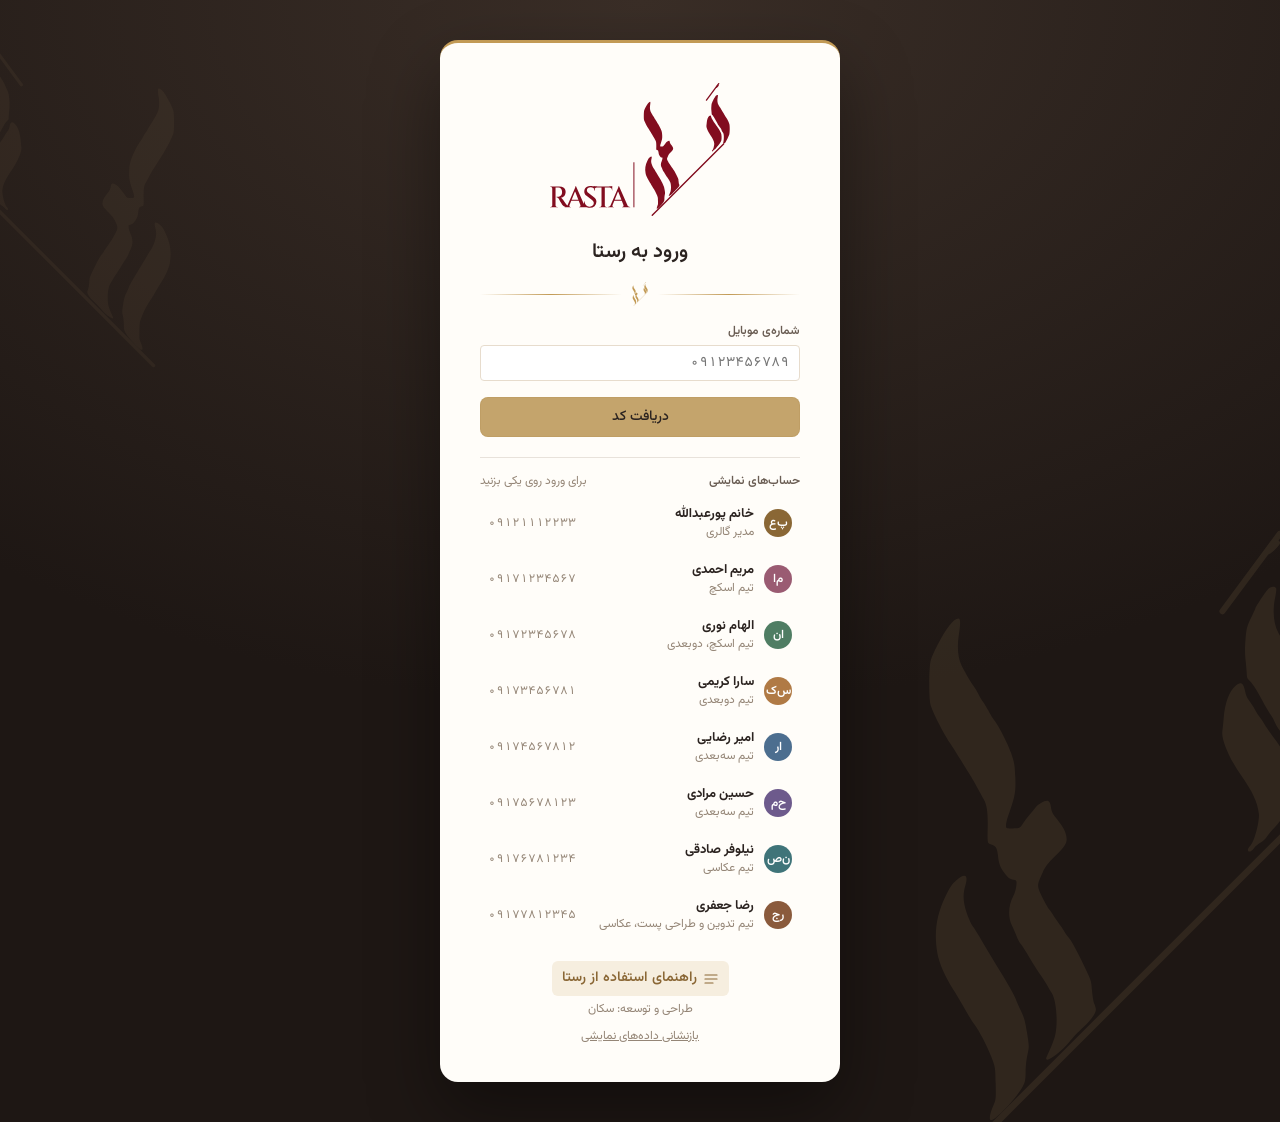
==== commit 9c7a2d37: "Commited By He3aM New Luxury Design used by Hub and Spoke for Daily Reports" ====
--- a/index.html
+++ b/index.html
@@ -5,7 +5,7 @@
 <meta name="viewport" content="width=device-width, initial-scale=1, viewport-fit=cover">
 <title>رستا — مدیریت کارهای گالری</title>
 <meta name="description" content="رستا — سامانه‌ی مدیریت کارهای گالری طلای رستا (نسخه‌ی نمایشی)">
-<meta name="theme-color" content="#820D1F">
+<meta name="theme-color" content="#FBF8F4">
 <link rel="manifest" href="manifest.webmanifest">
 <link rel="icon" type="image/png" sizes="32x32" href="assets/img/favicon-32.png">
 <link rel="apple-touch-icon" href="assets/img/apple-touch-icon.png">
@@ -116,6 +116,8 @@
 <symbol id="a-post" viewBox="0 0 120 120"><path d="M26 18h68a6 6 0 0 1 6 6v72a6 6 0 0 1-6 6H26a6 6 0 0 1-6-6V24a6 6 0 0 1 6-6z"></path><path d="M20 74l22-20 18 16 14-12 26 22"></path><path d="M70 40a7 7 0 1 0 14 0a7 7 0 1 0-14 0z"></path></symbol>
 <symbol id="a-reel" viewBox="0 0 120 120"><path d="M38 12h44a8 8 0 0 1 8 8v80a8 8 0 0 1-8 8H38a8 8 0 0 1-8-8V20a8 8 0 0 1 8-8z"></path><path d="M52 48v24l20-12z"></path><path d="M30 28h60M30 92h60"></path></symbol>
 <symbol id="e-tasks" viewBox="0 0 96 96"><rect x="20" y="14" width="56" height="70" rx="6"></rect><path d="M36 10h24v10H36z"></path><path d="M32 40h32M32 52h24M32 64h28"></path></symbol>
+<symbol id="lg-mark" viewBox="506 277 293 442"><path fill="currentColor" fill-rule="evenodd" d="M554.8 689.2C555.0 687.6 556.0 684.4 557.1 682.0C559.0 677.7 559.0 677.6 558.8 666.4C558.6 655.2 558.6 655.2 555.6 647.4C552.5 639.7 547.3 629.7 544.0 625.3C543.0 624.0 541.0 620.9 539.5 618.3C535.4 611.1 532.4 606.1 529.4 601.3C523.5 591.9 519.4 582.7 518.2 576.0C515.6 561.4 517.3 549.2 523.8 535.8C527.1 529.0 528.2 527.4 531.4 524.6C537.5 519.3 539.9 520.8 537.6 528.5C535.8 534.7 536.0 540.0 538.6 547.5C539.8 551.0 541.7 555.2 542.8 556.8C544.0 558.4 546.0 561.5 547.3 563.8C551.2 570.6 555.9 578.4 564.9 593.1C569.0 600.0 572.5 606.4 573.0 608.0C573.3 608.9 574.8 612.4 576.4 615.7C578.8 620.8 579.4 623.0 580.7 631.2C582.2 640.6 582.2 640.8 581.0 646.2C580.3 649.2 579.7 654.6 579.7 658.3C579.6 664.5 579.4 665.3 577.5 669.0C573.7 676.1 558.7 692.0 555.8 692.0C554.7 692.0 554.6 691.6 554.8 689.2ZM594.0 649.1C594.0 648.7 595.1 646.1 596.4 643.3C597.7 640.6 599.4 636.2 600.1 633.7C602.4 624.8 601.3 609.0 597.9 603.4C597.0 602.0 595.4 599.3 594.3 597.3C593.2 595.4 591.1 592.2 589.6 590.1C588.2 588.0 584.9 582.9 582.4 578.7C579.9 574.4 577.1 570.2 576.3 569.2C575.5 568.2 574.1 565.7 573.4 563.7C572.6 561.6 571.2 558.5 570.3 556.6C567.2 550.5 567.5 542.6 571.1 535.7C572.1 533.8 573.0 530.8 573.2 528.6C573.5 524.8 573.5 524.8 571.3 524.4C568.4 523.8 567.6 523.2 564.5 519.1C561.8 515.5 561.0 513.2 560.3 506.8C559.7 501.8 558.9 500.6 555.6 499.7C553.0 498.9 553.0 498.9 553.2 489.0C553.5 478.2 552.8 472.5 550.7 468.7C550.0 467.4 548.0 463.8 546.3 460.7C544.6 457.6 542.0 453.0 540.5 450.6C538.9 448.1 536.1 443.5 534.1 440.3C532.1 437.0 528.9 431.9 526.9 428.9C522.0 421.5 514.4 406.5 513.3 402.0C512.1 397.5 512.2 376.7 513.4 371.7C513.8 369.9 516.0 364.8 518.3 360.4C524.2 348.8 529.5 342.0 532.8 342.0C534.3 342.0 534.4 344.7 533.0 354.1C531.8 362.2 532.5 369.9 534.9 374.7C537.6 380.0 541.8 387.1 543.5 389.4C544.4 390.7 546.0 393.3 547.0 395.3C548.0 397.3 549.4 399.6 550.0 400.3C550.7 401.1 552.3 403.8 553.7 406.3C555.0 408.9 556.6 411.6 557.3 412.3C560.4 416.0 567.1 428.7 569.5 435.8C571.9 442.9 572.1 444.2 572.5 452.9C572.9 463.0 572.3 466.2 567.6 479.5C566.7 482.0 566.0 485.1 566.0 486.4C566.0 488.7 566.0 488.7 570.8 488.5C575.7 488.3 575.7 488.3 577.7 485.2C578.8 483.5 580.9 480.8 582.3 479.1C583.8 477.5 585.7 475.2 586.6 474.0C588.3 471.8 592.5 469.3 594.6 469.3C596.2 469.3 597.0 470.8 597.5 474.6C597.8 476.4 598.6 478.4 599.8 479.9C605.2 486.6 606.7 489.0 607.6 492.1C609.3 497.7 608.4 499.8 600.5 507.6C595.0 513.1 593.4 515.2 591.6 519.2C587.4 528.3 587.4 528.4 591.2 536.3C593.1 540.0 595.3 544.0 596.2 545.1C597.0 546.1 598.5 548.2 599.3 549.7C600.2 551.1 601.9 553.5 603.0 555.0C604.2 556.5 605.7 558.6 606.3 559.8C606.9 561.0 608.3 563.0 609.4 564.3C611.4 566.6 614.4 571.9 618.7 580.7C625.8 595.5 625.5 594.4 626.0 601.6C626.3 605.3 627.0 609.5 627.6 610.9C628.2 612.3 628.7 614.1 628.7 614.8C628.7 617.5 625.7 621.7 619.9 627.3C616.5 630.4 612.2 635.0 610.3 637.4C604.3 644.9 594.0 652.3 594.0 649.1ZM734.7 503.4C734.7 502.7 735.6 501.3 736.7 500.2C739.3 497.6 743.0 483.5 742.4 478.3C741.4 470.0 738.1 462.9 729.5 450.7C722.0 440.1 716.2 426.4 716.9 421.1C717.1 419.6 717.6 415.0 717.9 411.0C718.8 400.8 721.8 392.6 726.0 389.1C729.8 385.9 731.6 386.9 732.8 392.9C733.3 395.6 734.2 397.7 735.8 399.6C737.0 401.1 738.8 403.8 739.7 405.7C740.7 407.5 742.2 409.9 743.1 410.9C744.0 412.0 745.3 414.0 746.0 415.4C746.7 416.8 749.8 421.1 752.7 425.1C755.7 429.0 759.3 434.5 760.6 437.3C762.0 440.1 763.6 443.3 764.3 444.5C766.7 449.0 767.3 463.2 765.4 469.9C764.4 473.2 758.3 482.4 754.0 487.1C751.9 489.3 749.2 492.5 748.1 494.1C746.9 495.8 744.8 497.8 743.4 498.6C742.0 499.4 740.0 501.0 739.0 502.3C737.1 504.9 734.7 505.5 734.7 503.4ZM771.3 478.1C771.3 477.4 771.8 475.4 772.3 473.7C773.7 468.9 774.3 455.9 773.4 450.1C772.7 446.2 772.1 444.7 770.0 442.0C768.4 440.1 767.0 437.3 766.4 435.0C765.8 432.6 764.6 430.3 763.5 429.1C762.4 427.9 760.7 425.6 759.7 424.0C758.7 422.3 757.1 420.2 756.3 419.3C755.5 418.4 754.3 416.3 753.6 414.7C753.0 413.0 751.7 410.7 750.8 409.4C749.2 407.2 746.9 403.3 741.0 392.5C739.4 389.7 737.2 386.6 736.1 385.6C734.5 384.3 734.0 383.3 734.0 381.5C734.0 380.1 733.6 375.8 733.2 371.9C732.6 366.4 732.6 362.7 733.1 356.4C733.8 348.7 734.1 347.7 736.9 341.8C738.6 338.3 740.0 335.2 740.0 335.0C740.0 334.1 746.7 323.9 748.6 321.8C750.5 319.7 753.8 319.3 754.5 321.1C754.7 321.7 754.4 324.4 753.8 327.3C751.8 336.5 752.6 345.6 756.0 352.1C756.8 353.6 759.3 357.8 761.5 361.4C763.8 365.0 766.5 369.3 767.5 371.1C768.5 372.9 770.0 375.3 770.9 376.5C771.7 377.7 774.1 381.7 776.3 385.5C778.4 389.2 781.2 393.9 782.4 395.8C786.2 401.7 791.1 412.2 792.1 416.3C793.5 422.5 793.3 443.2 791.7 448.3C791.1 450.5 790.2 452.7 789.9 453.1C789.5 453.6 788.4 456.2 787.3 459.0C785.7 463.3 783.6 467.4 778.9 475.2C776.9 478.4 771.3 480.6 771.3 478.1ZM748.0 295.8C748.0 293.5 750.9 288.4 752.6 287.6C754.6 286.6 756.9 287.4 757.2 289.1C757.3 290.0 756.2 291.6 753.7 293.9C749.8 297.6 748.0 298.2 748.0 295.8Z"/><line x1="540.0" y1="713.0" x2="773.0" y2="480.0" stroke="currentColor" stroke-width="4.6" stroke-linecap="round"/><line x1="757.0" y1="283.0" x2="717.0" y2="337.0" stroke="currentColor" stroke-width="4.2" stroke-linecap="round"/></symbol>
+<symbol id="lg-full" viewBox="190 255 620 480"><path fill="currentColor" fill-rule="evenodd" d="M554.8 689.2C555.0 687.6 556.0 684.4 557.1 682.0C559.0 677.7 559.0 677.6 558.8 666.4C558.6 655.2 558.6 655.2 555.6 647.4C552.5 639.7 547.3 629.7 544.0 625.3C543.0 624.0 541.0 620.9 539.5 618.3C535.4 611.1 532.4 606.1 529.4 601.3C523.5 591.9 519.4 582.7 518.2 576.0C515.6 561.4 517.3 549.2 523.8 535.8C527.1 529.0 528.2 527.4 531.4 524.6C537.5 519.3 539.9 520.8 537.6 528.5C535.8 534.7 536.0 540.0 538.6 547.5C539.8 551.0 541.7 555.2 542.8 556.8C544.0 558.4 546.0 561.5 547.3 563.8C551.2 570.6 555.9 578.4 564.9 593.1C569.0 600.0 572.5 606.4 573.0 608.0C573.3 608.9 574.8 612.4 576.4 615.7C578.8 620.8 579.4 623.0 580.7 631.2C582.2 640.6 582.2 640.8 581.0 646.2C580.3 649.2 579.7 654.6 579.7 658.3C579.6 664.5 579.4 665.3 577.5 669.0C573.7 676.1 558.7 692.0 555.8 692.0C554.7 692.0 554.6 691.6 554.8 689.2ZM594.0 649.1C594.0 648.7 595.1 646.1 596.4 643.3C597.7 640.6 599.4 636.2 600.1 633.7C602.4 624.8 601.3 609.0 597.9 603.4C597.0 602.0 595.4 599.3 594.3 597.3C593.2 595.4 591.1 592.2 589.6 590.1C588.2 588.0 584.9 582.9 582.4 578.7C579.9 574.4 577.1 570.2 576.3 569.2C575.5 568.2 574.1 565.7 573.4 563.7C572.6 561.6 571.2 558.5 570.3 556.6C567.2 550.5 567.5 542.6 571.1 535.7C572.1 533.8 573.0 530.8 573.2 528.6C573.5 524.8 573.5 524.8 571.3 524.4C568.4 523.8 567.6 523.2 564.5 519.1C561.8 515.5 561.0 513.2 560.3 506.8C559.7 501.8 558.9 500.6 555.6 499.7C553.0 498.9 553.0 498.9 553.2 489.0C553.5 478.2 552.8 472.5 550.7 468.7C550.0 467.4 548.0 463.8 546.3 460.7C544.6 457.6 542.0 453.0 540.5 450.6C538.9 448.1 536.1 443.5 534.1 440.3C532.1 437.0 528.9 431.9 526.9 428.9C522.0 421.5 514.4 406.5 513.3 402.0C512.1 397.5 512.2 376.7 513.4 371.7C513.8 369.9 516.0 364.8 518.3 360.4C524.2 348.8 529.5 342.0 532.8 342.0C534.3 342.0 534.4 344.7 533.0 354.1C531.8 362.2 532.5 369.9 534.9 374.7C537.6 380.0 541.8 387.1 543.5 389.4C544.4 390.7 546.0 393.3 547.0 395.3C548.0 397.3 549.4 399.6 550.0 400.3C550.7 401.1 552.3 403.8 553.7 406.3C555.0 408.9 556.6 411.6 557.3 412.3C560.4 416.0 567.1 428.7 569.5 435.8C571.9 442.9 572.1 444.2 572.5 452.9C572.9 463.0 572.3 466.2 567.6 479.5C566.7 482.0 566.0 485.1 566.0 486.4C566.0 488.7 566.0 488.7 570.8 488.5C575.7 488.3 575.7 488.3 577.7 485.2C578.8 483.5 580.9 480.8 582.3 479.1C583.8 477.5 585.7 475.2 586.6 474.0C588.3 471.8 592.5 469.3 594.6 469.3C596.2 469.3 597.0 470.8 597.5 474.6C597.8 476.4 598.6 478.4 599.8 479.9C605.2 486.6 606.7 489.0 607.6 492.1C609.3 497.7 608.4 499.8 600.5 507.6C595.0 513.1 593.4 515.2 591.6 519.2C587.4 528.3 587.4 528.4 591.2 536.3C593.1 540.0 595.3 544.0 596.2 545.1C597.0 546.1 598.5 548.2 599.3 549.7C600.2 551.1 601.9 553.5 603.0 555.0C604.2 556.5 605.7 558.6 606.3 559.8C606.9 561.0 608.3 563.0 609.4 564.3C611.4 566.6 614.4 571.9 618.7 580.7C625.8 595.5 625.5 594.4 626.0 601.6C626.3 605.3 627.0 609.5 627.6 610.9C628.2 612.3 628.7 614.1 628.7 614.8C628.7 617.5 625.7 621.7 619.9 627.3C616.5 630.4 612.2 635.0 610.3 637.4C604.3 644.9 594.0 652.3 594.0 649.1ZM734.7 503.4C734.7 502.7 735.6 501.3 736.7 500.2C739.3 497.6 743.0 483.5 742.4 478.3C741.4 470.0 738.1 462.9 729.5 450.7C722.0 440.1 716.2 426.4 716.9 421.1C717.1 419.6 717.6 415.0 717.9 411.0C718.8 400.8 721.8 392.6 726.0 389.1C729.8 385.9 731.6 386.9 732.8 392.9C733.3 395.6 734.2 397.7 735.8 399.6C737.0 401.1 738.8 403.8 739.7 405.7C740.7 407.5 742.2 409.9 743.1 410.9C744.0 412.0 745.3 414.0 746.0 415.4C746.7 416.8 749.8 421.1 752.7 425.1C755.7 429.0 759.3 434.5 760.6 437.3C762.0 440.1 763.6 443.3 764.3 444.5C766.7 449.0 767.3 463.2 765.4 469.9C764.4 473.2 758.3 482.4 754.0 487.1C751.9 489.3 749.2 492.5 748.1 494.1C746.9 495.8 744.8 497.8 743.4 498.6C742.0 499.4 740.0 501.0 739.0 502.3C737.1 504.9 734.7 505.5 734.7 503.4ZM771.3 478.1C771.3 477.4 771.8 475.4 772.3 473.7C773.7 468.9 774.3 455.9 773.4 450.1C772.7 446.2 772.1 444.7 770.0 442.0C768.4 440.1 767.0 437.3 766.4 435.0C765.8 432.6 764.6 430.3 763.5 429.1C762.4 427.9 760.7 425.6 759.7 424.0C758.7 422.3 757.1 420.2 756.3 419.3C755.5 418.4 754.3 416.3 753.6 414.7C753.0 413.0 751.7 410.7 750.8 409.4C749.2 407.2 746.9 403.3 741.0 392.5C739.4 389.7 737.2 386.6 736.1 385.6C734.5 384.3 734.0 383.3 734.0 381.5C734.0 380.1 733.6 375.8 733.2 371.9C732.6 366.4 732.6 362.7 733.1 356.4C733.8 348.7 734.1 347.7 736.9 341.8C738.6 338.3 740.0 335.2 740.0 335.0C740.0 334.1 746.7 323.9 748.6 321.8C750.5 319.7 753.8 319.3 754.5 321.1C754.7 321.7 754.4 324.4 753.8 327.3C751.8 336.5 752.6 345.6 756.0 352.1C756.8 353.6 759.3 357.8 761.5 361.4C763.8 365.0 766.5 369.3 767.5 371.1C768.5 372.9 770.0 375.3 770.9 376.5C771.7 377.7 774.1 381.7 776.3 385.5C778.4 389.2 781.2 393.9 782.4 395.8C786.2 401.7 791.1 412.2 792.1 416.3C793.5 422.5 793.3 443.2 791.7 448.3C791.1 450.5 790.2 452.7 789.9 453.1C789.5 453.6 788.4 456.2 787.3 459.0C785.7 463.3 783.6 467.4 778.9 475.2C776.9 478.4 771.3 480.6 771.3 478.1ZM748.0 295.8C748.0 293.5 750.9 288.4 752.6 287.6C754.6 286.6 756.9 287.4 757.2 289.1C757.3 290.0 756.2 291.6 753.7 293.9C749.8 297.6 748.0 298.2 748.0 295.8Z"/><line x1="540.0" y1="713.0" x2="773.0" y2="480.0" stroke="currentColor" stroke-width="4.6" stroke-linecap="round"/><line x1="757.0" y1="283.0" x2="717.0" y2="337.0" stroke="currentColor" stroke-width="4.2" stroke-linecap="round"/><rect x="478.5" y="540" width="3.2" height="147" fill="currentColor"/><path fill="currentColor" d="M222.9664470563616 619.0H236.03450927734374Q240.40593784877234 619.0 244.281919468471 620.1055869838169Q248.15790108816964 621.211173967634 251.02682896205357 623.4653578404018Q253.8957568359375 625.7195417131696 255.53745274135045 629.1496053641183Q257.1791486467634 632.579669015067 257.1791486467634 637.2943111746652Q257.1791486467634 641.642627999442 255.2607936314174 645.8068246023995Q253.34243861607143 649.9710212053571 249.72825474330358 652.7368118722098Q246.11407087053573 655.5026025390625 240.97940325055805 655.8171428571428Q243.4171826171875 656.6544130161831 245.70603410993306 658.9788896833147Q247.99488560267858 661.3033663504465 249.54639055524552 663.5607638113839Q249.6092986188616 663.655125906808 250.74773001534598 665.3764144461495Q251.88616141183036 667.0977029854911 253.62595772879465 669.5817977469308Q255.36575404575893 672.0658925083706 257.1855758231027 674.5314794921875Q259.00539760044643 676.9970664760044 260.43108642578125 678.6457142857142Q262.4683056640625 681.0659434291294 264.3168007114955 682.68591796875Q266.16529575892855 684.3058925083706 268.2594287109375 685.1515049525669Q270.35356166294645 685.9971173967634 273.0134343610491 686.0285714285715V687.0H265.46879499162947Q260.5598671177455 687.0 256.7551358468192 685.8601782226563Q252.95040457589286 684.7203564453125 250.1656733049665 682.6188387625558Q247.38094203404017 680.5173210797991 245.35484584263392 677.6336237444197Q244.81178501674108 676.8046958705357 243.70480765206474 674.9904356166295Q242.5978302873884 673.1761753627233 241.22531685965401 670.9007029506138Q239.85280343191965 668.6252305385044 238.56031546456472 666.4297835867745Q237.26782749720982 664.2343366350447 236.31951067243304 662.5630099051339Q235.37119384765626 660.8916831752232 235.11400006975447 660.2857142857143Q233.5513720703125 657.5111485072545 231.60017264229913 655.7227807617187Q229.64897321428572 653.934413016183 227.43501848493304 653.7771428571428V652.8057142857143Q227.5608346121652 652.8057142857143 228.7362815638951 652.8385586983817Q229.911728515625 652.8714031110491 231.41979073660715 652.8057142857143Q234.0084130859375 652.7400254603795 236.73675537109375 651.8713012695313Q239.46509765625 651.0025770786831 241.71050641741073 648.7081640625Q243.95591517857144 646.413751046317 245.0328288922991 642.1052305385044Q245.2613494001116 641.1310212053571 245.42418108258929 639.7483422851562Q245.58701276506696 638.3656633649554 245.48986990792412 636.8742857142857Q245.29836495535716 630.0798472377232 242.07553327287945 626.5072828892299Q238.85270159040178 622.9347185407366 233.75869594029018 622.7376520647322Q231.762138671875 622.6062744140625 229.57268607003348 622.6391188267298Q227.38323346819197 622.6719632393973 225.78637067522322 622.6719632393973Q224.18950788225447 622.6719632393973 223.9378756277902 622.6719632393973Q223.9378756277902 622.6062744140625 223.69501848493303 621.7047058105468Q223.4521613420759 620.8031372070312 223.20930419921876 619.9015686035157Q222.9664470563616 619.0 222.9664470563616 619.0ZM224.22930419921875 619.0V687.0H213.48V619.0ZM213.77142857142857 679.9085714285715V687.0H206.0V686.0285714285715Q206.06290806361608 686.0285714285715 206.64715558733258 686.0285714285715Q207.2314031110491 686.0285714285715 207.26285714285714 686.0285714285715Q209.78857142857143 686.0285714285715 211.5857142857143 684.2314285714285Q213.38285714285715 682.4342857142857 213.48 679.9085714285715ZM213.77142857142857 626.0914285714285H213.48Q213.38285714285715 623.5657142857143 211.5857142857143 621.7685714285715Q209.78857142857143 619.9714285714285 207.26285714285714 619.9714285714285Q207.2314031110491 619.9714285714285 206.64715558733258 619.9714285714285Q206.06290806361608 619.9714285714285 206.0 619.9714285714285V619.0H213.77142857142857ZM223.9378756277902 679.9085714285715H224.22930419921875Q224.22930419921875 682.4342857142857 226.07501848493303 684.2314285714285Q227.92073277064733 686.0285714285715 230.44644705636162 686.0285714285715Q230.50935511997767 686.0285714285715 231.04503121512278 686.0285714285715Q231.58070731026785 686.0285714285715 231.6121613420759 686.0285714285715V687.0H223.9378756277902ZM290.70860961914065 617.3254596819196 321.03559692382817 686.4171428571428H307.9030791364397L286.6583323451451 631.6181302315848ZM269.82289533342635 679.9085714285715Q269.07998726981026 681.8514285714285 269.5657015555246 683.2114285714285Q270.05141584123885 684.5714285714286 271.20001273018977 685.3Q272.34860961914063 686.0285714285715 273.5143239048549 686.0285714285715H274.38860961914065V687.0H254.17090663364957V686.0285714285715Q254.17090663364957 686.0285714285715 254.60804949079244 686.0285714285715Q255.04519234793528 686.0285714285715 255.04519234793528 686.0285714285715Q257.279478062221 686.0285714285715 259.659478062221 684.62Q262.039478062221 683.2114285714285 263.5937637765067 679.9085714285715ZM290.70860961914065 617.3254596819196 291.29980904715404 626.8305064174107 267.07422206333706 686.7085714285714H260.5851159667969L285.6109575544085 628.7780594308035Q285.76822771344865 628.4949731445313 286.3968755231585 627.0605092075893Q287.0255233328683 625.6260452706473 287.81700282505585 623.7202036830357Q288.60848231724333 621.8143620954241 289.2056760951451 620.0371173967634Q289.8028698730469 618.2598726981026 289.83432390485495 617.3254596819196ZM302.5499645996094 662.272879813058V665.8162461635045H273.08787126813615V662.272879813058ZM305.34869158063617 679.9085714285715H318.15832676478794Q319.6783776855469 683.2114285714285 322.0754950823103 684.62Q324.4726124790737 686.0285714285715 326.7068981933594 686.0285714285715Q326.7068981933594 686.0285714285715 327.0954696219308 686.0285714285715Q327.48404105050224 686.0285714285715 327.48404105050224 686.0285714285715V687.0H300.78297729492186V686.0285714285715H301.6572630092076Q303.53443132672993 686.0285714285715 305.0073011997768 684.4257142857143Q306.4801710728237 682.8228571428572 305.34869158063617 679.9085714285715ZM336.94951346261166 617.64Q338.6925233677456 617.64 341.0715658133371 617.8342857142857Q343.45060825892864 618.0285714285715 345.85832397460945 618.3685714285714Q348.2660396902902 618.7085714285714 350.1621486118862 619.0485714285714Q352.0582575334822 619.3885714285714 352.8668544224331 619.7771428571428L352.2377737862724 631.8181612723214H351.33203404017866Q351.33203404017866 626.935125906808 347.82750645228805 624.0592461286273Q344.3229788643974 621.1833663504465 338.90800571986614 621.1833663504465Q333.37642438616075 621.1833663504465 330.01065917968754 624.1888005719866Q326.6448939732143 627.1942347935268 326.5505318777902 631.3797199358258Q326.45616978236615 633.7601527622768 327.87951067243307 636.0642984444755Q329.30285156250005 638.3684441266741 331.97749372209825 640.3483168247768L350.8000962611608 655.0401838030134Q354.5321868024554 657.6658217075893 356.1956040736608 661.2776576450892Q357.8590213448661 664.8894935825892 357.70175118582597 669.1563026646205Q357.4815729631697 677.9740565708705 351.5693296595983 683.1670282854352Q345.65708635602687 688.36 335.54137486049115 688.36Q332.14050920758933 688.36 328.5272828892299 687.7484695870536Q324.91405657087057 687.1369391741072 321.8568373325893 685.8597453962054Q318.7996180943081 684.5825516183036 316.91966901506703 682.7026025390625Q316.37660818917414 680.8652305385044 316.4395162527902 678.1563535853795Q316.5024243164063 675.4474766322545 317.126900983538 672.5901046316965Q317.7513776506697 669.7327326311384 318.714463936942 667.6270438058036H319.5887496512277Q319.1659434291295 672.6127835518973 321.13469308035724 676.5872984095982Q323.1034427315849 680.5618132672992 326.94240879603797 682.7549122837612Q330.7813748604911 684.9480113002232 335.8734654017858 684.8166336495535Q341.75104108537954 684.6195671735491 345.4309137834822 681.3439929199219Q349.11078648158485 678.0684186662946 349.11078648158485 672.9318359375Q349.11078648158485 670.020330984933 347.68327444893976 667.6588387625558Q346.2557624162947 665.2973465401785 343.21479492187507 663.3628316824777L325.4755332728795 649.2797143554687Q321.3345403180804 646.4338982282366 319.55547241210945 642.4718967982701Q317.7764045061384 638.5098953683035 318.05949079241077 634.3716831752232Q318.27966901506704 629.7884186662947 320.5370664760045 625.9683932059152Q322.794463936942 622.1483677455357 326.94614711216525 619.8941838727678Q331.09783028738843 617.64 336.94951346261166 617.64ZM352.9297624860492 618.6114285714286 352.83540039062507 620.6514285714286H343.28221505301343V618.6114285714286ZM385.05368181501126 619.2914285714286V687.0H374.3358316476005V619.2914285714286ZM409.3903154645648 618.9028571428571V622.4462234933036H349.99919799804695V618.9028571428571ZM409.3903154645648 622.154794921875V631.9106082589286L408.41888689313623 631.8134654017857V630.4765771484375Q408.41888689313623 626.9471146065848 406.19989536830366 624.7452404785156Q403.9809038434711 622.5433663504464 400.48567609514515 622.4462234933036V622.154794921875ZM409.3903154645648 617.1542857142857V619.9714285714285L397.53888689313624 618.9028571428571Q399.6760297502791 618.9028571428571 402.0560297502791 618.6114285714286Q404.4360297502791 618.32 406.47602975027905 617.9314285714286Q408.5160297502791 617.5428571428572 409.3903154645648 617.1542857142857ZM374.6272602190291 679.9085714285715V687.0H366.8558316476005V686.0285714285715Q366.8558316476005 686.0285714285715 367.48726021902905 686.0285714285715Q368.11868879045767 686.0285714285715 368.11868879045767 686.0285714285715Q370.64440307617195 686.0285714285715 372.44154593331484 684.2314285714285Q374.2386887904577 682.4342857142857 374.3358316476005 679.9085714285715ZM384.7622532435827 679.9085714285715H385.05368181501126Q385.1508246721541 682.4342857142857 386.947967529297 684.2314285714285Q388.7451103864398 686.0285714285715 391.2708246721541 686.0285714285715Q391.2708246721541 686.0285714285715 391.90225324358266 686.0285714285715Q392.5336818150112 686.0285714285715 392.5336818150112 686.0285714285715V687.0H384.7622532435827ZM358.90383736746656 622.154794921875V622.4462234933036Q355.3429207938059 622.5433663504464 353.15677368164074 624.7452404785156Q350.97062656947554 626.9471146065848 350.97062656947554 630.4765771484375V631.8134654017857L349.99919799804695 631.9106082589286V622.154794921875ZM349.99919799804695 617.1542857142857Q350.97062656947554 617.5428571428572 352.9620551409041 617.9314285714286Q354.9534837123327 618.32 357.3820551409041 618.6114285714286Q359.8106265694755 618.9028571428571 361.85062656947554 618.9028571428571L349.99919799804695 619.9714285714285ZM431.22456856863846 617.3254596819196 461.5515558733259 686.4171428571428H448.4190380859376L427.1742912946429 631.6181302315848ZM410.33885428292416 679.9085714285715Q409.5959462193081 681.8514285714285 410.08166050502234 683.2114285714285Q410.56737479073666 684.5714285714286 411.7159716796875 685.3Q412.86456856863845 686.0285714285715 414.0302828543527 686.0285714285715H414.90456856863847V687.0H394.6868655831474V686.0285714285715Q394.6868655831474 686.0285714285715 395.12400844029025 686.0285714285715Q395.56115129743307 686.0285714285715 395.56115129743307 686.0285714285715Q397.79543701171883 686.0285714285715 400.1754370117188 684.62Q402.5554370117188 683.2114285714285 404.1097227260045 679.9085714285715ZM431.22456856863846 617.3254596819196 431.81576799665186 626.8305064174107 407.5901810128349 686.7085714285714H401.1010749162947L426.12691650390633 628.7780594308035Q426.28418666294647 628.4949731445313 426.9128344726563 627.0605092075893Q427.54148228236613 625.6260452706473 428.3329617745536 623.7202036830357Q429.12444126674114 621.8143620954241 429.7216350446429 620.0371173967634Q430.3188288225447 618.2598726981026 430.3502828543527 617.3254596819196ZM443.0659235491072 662.272879813058V665.8162461635045H413.60383021763397V662.272879813058ZM445.864650530134 679.9085714285715H458.67428571428576Q460.1943366350447 683.2114285714285 462.5914540318081 684.62Q464.9885714285715 686.0285714285715 467.2228571428572 686.0285714285715Q467.2228571428572 686.0285714285715 467.61142857142863 686.0285714285715Q468.00000000000006 686.0285714285715 468.00000000000006 686.0285714285715V687.0H441.2989362444197V686.0285714285715H442.1732219587054Q444.05039027622774 686.0285714285715 445.5232601492746 684.4257142857143Q446.9961300223215 682.8228571428572 445.864650530134 679.9085714285715Z"/></symbol>
 </svg>
 <div id="app" class="app-d"><div class="boot"><img src="assets/img/rasta-logo.png" alt="رستا" width="96" height="96"><span class="spin" aria-hidden="true"></span></div></div>
 <noscript><p style="padding:24px;font-family:Tahoma">برای استفاده از رستا، جاوااسکریپت مرورگر را روشن کنید.</p></noscript>
--- a/assets/app.css
+++ b/assets/app.css
@@ -301,7 +301,10 @@
 .tr .addlist-b{width:100%;height:44px;border-radius:12px;border:0;background:rgba(255,255,255,.24);color:#fff;font:inherit;font-weight:600;display:flex;align-items:center;gap:8px;padding:0 14px;cursor:pointer}
 .addlist-b:hover{background:rgba(255,255,255,.34)}
 .addlist-f{background:var(--list);border-radius:12px;padding:8px;display:flex;flex-direction:column;gap:8px;box-shadow:var(--shCard)}
-.tbdg{background:var(--purpleS);color:var(--purpleT)}
+.tbdg,.bdg.tb-in{background:var(--purpleS);color:var(--purpleT)}
+.bdg.tb-doing{background:var(--blueS);color:var(--blue)}
+.bdg.tb-done{background:var(--okS);color:var(--okT)}
+.bdg.tb-x{background:var(--warnS);color:var(--warnT)}
 .fchips{display:flex;flex-wrap:wrap;gap:6px}
 .fchip{display:inline-flex;align-items:center;gap:2px;background:var(--btn);border-radius:6px;max-width:100%}
 .tr .fchip-b{display:inline-flex;align-items:center;gap:6px;border:0;background:none;padding:4px 8px 4px 4px;cursor:pointer;font:inherit;font-size:12px;color:var(--text);min-width:0}
@@ -336,6 +339,103 @@
 @media (max-width:1100px){.hide-s{display:none!important}.cbk-body{grid-template-columns:minmax(0,1fr) 150px}.page{padding:20px}}
 .tr.embed .hide-s{display:none!important}
 @media (max-width:860px){.cbk-body{grid-template-columns:minmax(0,1fr)}.cbk-side{order:-1;display:grid;grid-template-columns:repeat(2,minmax(0,1fr))}.search{display:none}}
+/* ---- icon rail sidebar ---- */
+.tr .side.min{flex:0 0 64px;padding:10px 8px;background:var(--bg);align-items:center;gap:4px;position:relative}
+.side .ws{position:relative}
+.side.min .ws{flex-direction:column;gap:8px;padding:2px 0 10px;width:100%;align-items:center}
+.side.min .ws img{width:34px;height:34px}
+.tr .side-tg{width:30px;height:30px;border-radius:50%;background:var(--btn)}
+.tr .side.min .nav-i{width:46px;height:46px;padding:0;justify-content:center;position:relative;border-radius:10px}
+.side.min .nav-l{display:none}
+.tr .side.min .nav-n{position:absolute;top:2px;left:2px;min-width:18px;height:18px;line-height:18px;font-size:10px;font-weight:700;padding:0 5px;margin:0;border-radius:999px;background:#C9372C;color:#fff;text-align:center;box-shadow:0 0 0 2px var(--bg)}
+/* ---- hub home ---- */
+.hub{gap:20px}
+.hub-h{display:flex;align-items:flex-end;justify-content:space-between;gap:12px;flex-wrap:wrap}
+.hub-h .h1{font-size:24px}
+.spokes{display:grid;grid-template-columns:repeat(4,minmax(0,1fr));gap:14px}
+@media (max-width:1100px){.spokes{grid-template-columns:repeat(2,minmax(0,1fr))}}
+.tr .spoke{display:flex;flex-direction:column;align-items:flex-start;gap:4px;padding:16px 18px;border-radius:14px;border:1px solid var(--border);background:var(--card);box-shadow:var(--shCard);cursor:pointer;text-align:right;font:inherit;color:var(--text);min-height:150px;transition:transform 120ms,box-shadow 120ms}
+.spoke:hover{transform:translateY(-2px);box-shadow:0 8px 20px rgba(9,30,66,.12)}
+.spoke-top{display:flex;align-items:center;gap:10px;width:100%;margin-bottom:6px}
+.spoke-i{width:40px;height:40px;border-radius:12px;display:grid;place-items:center;color:#fff;flex:none}
+.spoke-t{font-weight:700;font-size:16px;flex:1}
+.spoke-c{color:var(--text3)}
+.spoke-n{font-size:34px;font-weight:700;line-height:1.1}
+.spoke-s{font-size:13px;color:var(--text2)}
+.spoke-a{margin-top:4px;height:22px}
+.now{padding:14px 16px;display:flex;flex-direction:column;gap:4px}
+.now-h{display:flex;align-items:center;justify-content:space-between;gap:8px;padding:2px 4px 6px}
+.spokes2{display:flex;gap:10px;flex-wrap:wrap}
+.tr .spoke2{display:inline-flex;align-items:center;gap:10px;height:48px;padding:0 14px;border-radius:12px;border:1px solid var(--border);background:var(--card);font:inherit;color:var(--text);cursor:pointer;flex:1 1 180px}
+.spoke2 .spoke-c{margin-inline-start:auto}
+.spoke2:hover{background:var(--btn)}
+/* ---- boards hub ---- */
+.bh-sec{display:flex;flex-direction:column;gap:10px}
+.tiles.big .tile{height:112px;border-radius:12px;font-size:16px}
+.tile-f{display:flex;align-items:center;justify-content:space-between;gap:8px;width:100%}
+.tile-a{background:rgba(255,255,255,.92);color:#AE2E24;border-radius:999px;padding:0 8px;font-size:11px;line-height:20px;font-weight:600}
+.seg .num{opacity:.7;margin-inline-start:2px}
+.touch .spoke{min-height:160px}.touch .spoke2{height:52px}
+/* ===== today page: calm summary + three groups ===== */
+.td-page{max-width:920px;margin-inline:auto}
+.tr .td-h{align-items:center}
+.td-hl{display:flex;flex-direction:column;gap:2px;min-width:0}
+.td-h .h1{font-size:24px}
+.td-bar{display:flex;gap:3px;width:min(300px,100%);height:10px;border-radius:999px;overflow:hidden;background:#2B23200D}
+.td-bar i{display:block;min-width:8px;height:100%}
+.tdb-ok{background:var(--ok)}.tdb-warn{background:var(--warn)}.tdb-stuck{background:var(--danger)}.tdb-none{background:#D9CFC3}
+.tr.dark .tdb-none{background:#4A4038}
+.td-tiles{display:grid;grid-template-columns:repeat(3,minmax(0,1fr));gap:14px}
+.tr .tdt{display:flex;align-items:center;gap:14px;padding:14px 16px;border-radius:16px;border:1px solid var(--line);background:var(--card);box-shadow:var(--shCard);cursor:pointer;text-align:right;font:inherit;color:var(--text);transition:box-shadow .15s,border-color .15s,background .15s}
+.tr .tdt.on{border-color:var(--gold);box-shadow:inset 0 0 0 1px var(--gold),0 8px 20px #8A673522;background:var(--blueS)}
+.tr .tdt.zero{opacity:.6}
+.tdt-b{display:flex;flex-direction:column;min-width:0;line-height:1.45}
+.tdt-n{font-size:26px;font-weight:700;line-height:1.15}
+.tdt-l{font-size:14px;font-weight:600}
+.tdt-s{font-size:12px;color:var(--text3)}
+.td-f{display:flex;align-items:center;justify-content:space-between;gap:8px;margin-top:-8px}
+.tsec{display:flex;flex-direction:column;gap:6px;padding:12px 14px 14px;border-radius:16px;border:1px solid var(--line);background:var(--card);box-shadow:var(--shCard)}
+.tsec-h{display:flex;align-items:center;gap:8px;padding:2px 2px 4px;min-height:36px}
+.tsec-d{width:9px;height:9px;border-radius:50%;flex:none}
+.tsec-n{min-width:24px;height:22px;padding:0 7px;border-radius:999px;background:var(--sunken);font-size:12px;font-weight:600;display:inline-grid;place-items:center;color:var(--text2)}
+.tr .trep{display:flex;align-items:flex-start;gap:12px;width:100%;padding:12px;border:0;border-radius:12px;background:#FBF6EE;cursor:pointer;text-align:right;font:inherit;color:var(--text)}
+.tr.dark .trep{background:#2E2520}
+.trep-b{flex:1;min-width:0;display:flex;flex-direction:column;gap:2px;line-height:1.6}
+.trep-t{font-size:15px;font-weight:600}
+.trep-m{font-size:12px;color:var(--text3)}
+.trep-q{margin-top:6px;padding:8px 12px;border-radius:10px;background:var(--card);border-inline-start:3px solid var(--gold);font-size:14px;line-height:1.85;color:var(--text)}
+.trep-f{display:inline-flex;align-items:center;gap:4px;margin-top:4px;font-size:12px;color:var(--text2)}
+.tr .trow{display:flex;align-items:center;gap:12px;width:100%;min-height:54px;padding:8px 10px;border:0;border-radius:10px;background:none;cursor:pointer;text-align:right;font:inherit;color:var(--text)}
+.tr .trow+.trow{border-top:1px solid var(--line);border-radius:0}
+.trow-b{flex:1;min-width:0;display:flex;flex-direction:column;line-height:1.55}
+.trow-t{font-size:14px;font-weight:500}
+.trow-s{font-size:12px;color:var(--text3);overflow:hidden;text-overflow:ellipsis;white-space:nowrap}
+.trow-st{display:inline-flex;align-items:center;gap:6px;font-size:12px;color:var(--text2);white-space:nowrap;flex:none}
+.trow-st i{width:7px;height:7px;border-radius:50%}
+.tr .trow-c{color:var(--text3)}
+.tr .tsec-more{display:flex;align-items:center;gap:12px;width:100%;padding:10px 12px;border:1px dashed var(--line);border-radius:12px;background:none;cursor:pointer;font:inherit;color:var(--text2);text-align:right}
+.td-clear{display:flex;align-items:center;gap:10px;padding:14px 16px;border-radius:14px;background:var(--okS);color:var(--okT);font-size:14px}
+.td-note{text-align:center}
+@media (hover:hover){
+.tr .tdt:hover{box-shadow:0 12px 26px #3C281424,inset 0 0 0 1px #C29A5566}
+.tr .trep:hover{box-shadow:inset 0 0 0 1px #C29A5566}
+.tr .trow:hover{background:var(--btn)}
+.tr .tsec-more:hover{border-color:var(--gold);color:var(--text)}
+}
+/* compact today tiles: phone, and narrow windows */
+.mpad .td-tiles{grid-template-columns:repeat(3,minmax(0,1fr));gap:8px}
+.mpad .tdt{flex-direction:column;align-items:flex-start;gap:6px;padding:10px 10px 12px;border-radius:14px}
+.mpad .tdt .spoke-i{width:30px;height:30px;border-radius:9px}
+.mpad .tdt .spoke-i .ic{width:16px;height:16px}
+.mpad .tdt-n{font-size:22px}
+.mpad .tdt-l{font-size:12px}
+.mpad .tdt-s{display:none}
+.mpad .tsec{padding:10px 10px 12px}
+.mpad .trep{padding:10px}
+.mpad .trow-s{white-space:normal;display:-webkit-box;-webkit-line-clamp:2;-webkit-box-orient:vertical}
+.mpad .td-f{margin-top:-6px}
+.td-mh .td-bar{width:100%;margin-top:10px}
+@media (max-width:760px){.td-tiles{gap:8px}.tr .tdt{flex-direction:column;align-items:flex-start;gap:6px;padding:10px}.tdt-s{display:none}.tdt-n{font-size:22px}}
 @keyframes spin{to{transform:rotate(360deg)}}
 @keyframes shimmer{0%{background-position:200% 0}100%{background-position:-200% 0}}
 @keyframes fade{from{opacity:0}to{opacity:1}}
@@ -346,6 +446,114 @@
 @keyframes bar{0%,100%{height:5px}50%{height:22px}}
 @keyframes flash{0%{box-shadow:0 0 0 3px #388BFF}100%{box-shadow:var(--shCard)}}
 @media (prefers-reduced-motion:reduce){.tr *,.tr *::before,.tr *::after{animation:none!important;transition:none!important}}
+:root,.tr{--mkG:url('data:image/svg+xml,%3Csvg xmlns=%22http://www.w3.org/2000/svg%22 viewBox=%22506 277 293 442%22%3E%3Cpath fill=%22%23C9A96E%22 fill-rule=%22evenodd%22 d=%22M554.8 689.2C555.0 687.6 556.0 684.4 557.1 682.0C559.0 677.7 559.0 677.6 558.8 666.4C558.6 655.2 558.6 655.2 555.6 647.4C552.5 639.7 547.3 629.7 544.0 625.3C543.0 624.0 541.0 620.9 539.5 618.3C535.4 611.1 532.4 606.1 529.4 601.3C523.5 591.9 519.4 582.7 518.2 576.0C515.6 561.4 517.3 549.2 523.8 535.8C527.1 529.0 528.2 527.4 531.4 524.6C537.5 519.3 539.9 520.8 537.6 528.5C535.8 534.7 536.0 540.0 538.6 547.5C539.8 551.0 541.7 555.2 542.8 556.8C544.0 558.4 546.0 561.5 547.3 563.8C551.2 570.6 555.9 578.4 564.9 593.1C569.0 600.0 572.5 606.4 573.0 608.0C573.3 608.9 574.8 612.4 576.4 615.7C578.8 620.8 579.4 623.0 580.7 631.2C582.2 640.6 582.2 640.8 581.0 646.2C580.3 649.2 579.7 654.6 579.7 658.3C579.6 664.5 579.4 665.3 577.5 669.0C573.7 676.1 558.7 692.0 555.8 692.0C554.7 692.0 554.6 691.6 554.8 689.2ZM594.0 649.1C594.0 648.7 595.1 646.1 596.4 643.3C597.7 640.6 599.4 636.2 600.1 633.7C602.4 624.8 601.3 609.0 597.9 603.4C597.0 602.0 595.4 599.3 594.3 597.3C593.2 595.4 591.1 592.2 589.6 590.1C588.2 588.0 584.9 582.9 582.4 578.7C579.9 574.4 577.1 570.2 576.3 569.2C575.5 568.2 574.1 565.7 573.4 563.7C572.6 561.6 571.2 558.5 570.3 556.6C567.2 550.5 567.5 542.6 571.1 535.7C572.1 533.8 573.0 530.8 573.2 528.6C573.5 524.8 573.5 524.8 571.3 524.4C568.4 523.8 567.6 523.2 564.5 519.1C561.8 515.5 561.0 513.2 560.3 506.8C559.7 501.8 558.9 500.6 555.6 499.7C553.0 498.9 553.0 498.9 553.2 489.0C553.5 478.2 552.8 472.5 550.7 468.7C550.0 467.4 548.0 463.8 546.3 460.7C544.6 457.6 542.0 453.0 540.5 450.6C538.9 448.1 536.1 443.5 534.1 440.3C532.1 437.0 528.9 431.9 526.9 428.9C522.0 421.5 514.4 406.5 513.3 402.0C512.1 397.5 512.2 376.7 513.4 371.7C513.8 369.9 516.0 364.8 518.3 360.4C524.2 348.8 529.5 342.0 532.8 342.0C534.3 342.0 534.4 344.7 533.0 354.1C531.8 362.2 532.5 369.9 534.9 374.7C537.6 380.0 541.8 387.1 543.5 389.4C544.4 390.7 546.0 393.3 547.0 395.3C548.0 397.3 549.4 399.6 550.0 400.3C550.7 401.1 552.3 403.8 553.7 406.3C555.0 408.9 556.6 411.6 557.3 412.3C560.4 416.0 567.1 428.7 569.5 435.8C571.9 442.9 572.1 444.2 572.5 452.9C572.9 463.0 572.3 466.2 567.6 479.5C566.7 482.0 566.0 485.1 566.0 486.4C566.0 488.7 566.0 488.7 570.8 488.5C575.7 488.3 575.7 488.3 577.7 485.2C578.8 483.5 580.9 480.8 582.3 479.1C583.8 477.5 585.7 475.2 586.6 474.0C588.3 471.8 592.5 469.3 594.6 469.3C596.2 469.3 597.0 470.8 597.5 474.6C597.8 476.4 598.6 478.4 599.8 479.9C605.2 486.6 606.7 489.0 607.6 492.1C609.3 497.7 608.4 499.8 600.5 507.6C595.0 513.1 593.4 515.2 591.6 519.2C587.4 528.3 587.4 528.4 591.2 536.3C593.1 540.0 595.3 544.0 596.2 545.1C597.0 546.1 598.5 548.2 599.3 549.7C600.2 551.1 601.9 553.5 603.0 555.0C604.2 556.5 605.7 558.6 606.3 559.8C606.9 561.0 608.3 563.0 609.4 564.3C611.4 566.6 614.4 571.9 618.7 580.7C625.8 595.5 625.5 594.4 626.0 601.6C626.3 605.3 627.0 609.5 627.6 610.9C628.2 612.3 628.7 614.1 628.7 614.8C628.7 617.5 625.7 621.7 619.9 627.3C616.5 630.4 612.2 635.0 610.3 637.4C604.3 644.9 594.0 652.3 594.0 649.1ZM734.7 503.4C734.7 502.7 735.6 501.3 736.7 500.2C739.3 497.6 743.0 483.5 742.4 478.3C741.4 470.0 738.1 462.9 729.5 450.7C722.0 440.1 716.2 426.4 716.9 421.1C717.1 419.6 717.6 415.0 717.9 411.0C718.8 400.8 721.8 392.6 726.0 389.1C729.8 385.9 731.6 386.9 732.8 392.9C733.3 395.6 734.2 397.7 735.8 399.6C737.0 401.1 738.8 403.8 739.7 405.7C740.7 407.5 742.2 409.9 743.1 410.9C744.0 412.0 745.3 414.0 746.0 415.4C746.7 416.8 749.8 421.1 752.7 425.1C755.7 429.0 759.3 434.5 760.6 437.3C762.0 440.1 763.6 443.3 764.3 444.5C766.7 449.0 767.3 463.2 765.4 469.9C764.4 473.2 758.3 482.4 754.0 487.1C751.9 489.3 749.2 492.5 748.1 494.1C746.9 495.8 744.8 497.8 743.4 498.6C742.0 499.4 740.0 501.0 739.0 502.3C737.1 504.9 734.7 505.5 734.7 503.4ZM771.3 478.1C771.3 477.4 771.8 475.4 772.3 473.7C773.7 468.9 774.3 455.9 773.4 450.1C772.7 446.2 772.1 444.7 770.0 442.0C768.4 440.1 767.0 437.3 766.4 435.0C765.8 432.6 764.6 430.3 763.5 429.1C762.4 427.9 760.7 425.6 759.7 424.0C758.7 422.3 757.1 420.2 756.3 419.3C755.5 418.4 754.3 416.3 753.6 414.7C753.0 413.0 751.7 410.7 750.8 409.4C749.2 407.2 746.9 403.3 741.0 392.5C739.4 389.7 737.2 386.6 736.1 385.6C734.5 384.3 734.0 383.3 734.0 381.5C734.0 380.1 733.6 375.8 733.2 371.9C732.6 366.4 732.6 362.7 733.1 356.4C733.8 348.7 734.1 347.7 736.9 341.8C738.6 338.3 740.0 335.2 740.0 335.0C740.0 334.1 746.7 323.9 748.6 321.8C750.5 319.7 753.8 319.3 754.5 321.1C754.7 321.7 754.4 324.4 753.8 327.3C751.8 336.5 752.6 345.6 756.0 352.1C756.8 353.6 759.3 357.8 761.5 361.4C763.8 365.0 766.5 369.3 767.5 371.1C768.5 372.9 770.0 375.3 770.9 376.5C771.7 377.7 774.1 381.7 776.3 385.5C778.4 389.2 781.2 393.9 782.4 395.8C786.2 401.7 791.1 412.2 792.1 416.3C793.5 422.5 793.3 443.2 791.7 448.3C791.1 450.5 790.2 452.7 789.9 453.1C789.5 453.6 788.4 456.2 787.3 459.0C785.7 463.3 783.6 467.4 778.9 475.2C776.9 478.4 771.3 480.6 771.3 478.1ZM748.0 295.8C748.0 293.5 750.9 288.4 752.6 287.6C754.6 286.6 756.9 287.4 757.2 289.1C757.3 290.0 756.2 291.6 753.7 293.9C749.8 297.6 748.0 298.2 748.0 295.8Z%22/%3E%3Cline x1=%22540.0%22 y1=%22713.0%22 x2=%22773.0%22 y2=%22480.0%22 stroke=%22%23C9A96E%22 stroke-width=%224.6%22 stroke-linecap=%22round%22/%3E%3Cline x1=%22757.0%22 y1=%22283.0%22 x2=%22717.0%22 y2=%22337.0%22 stroke=%22%23C9A96E%22 stroke-width=%224.2%22 stroke-linecap=%22round%22/%3E%3C/svg%3E');--mkW:url('data:image/svg+xml,%3Csvg xmlns=%22http://www.w3.org/2000/svg%22 viewBox=%22506 277 293 442%22%3E%3Cpath fill=%22%23FFFFFF%22 fill-rule=%22evenodd%22 d=%22M554.8 689.2C555.0 687.6 556.0 684.4 557.1 682.0C559.0 677.7 559.0 677.6 558.8 666.4C558.6 655.2 558.6 655.2 555.6 647.4C552.5 639.7 547.3 629.7 544.0 625.3C543.0 624.0 541.0 620.9 539.5 618.3C535.4 611.1 532.4 606.1 529.4 601.3C523.5 591.9 519.4 582.7 518.2 576.0C515.6 561.4 517.3 549.2 523.8 535.8C527.1 529.0 528.2 527.4 531.4 524.6C537.5 519.3 539.9 520.8 537.6 528.5C535.8 534.7 536.0 540.0 538.6 547.5C539.8 551.0 541.7 555.2 542.8 556.8C544.0 558.4 546.0 561.5 547.3 563.8C551.2 570.6 555.9 578.4 564.9 593.1C569.0 600.0 572.5 606.4 573.0 608.0C573.3 608.9 574.8 612.4 576.4 615.7C578.8 620.8 579.4 623.0 580.7 631.2C582.2 640.6 582.2 640.8 581.0 646.2C580.3 649.2 579.7 654.6 579.7 658.3C579.6 664.5 579.4 665.3 577.5 669.0C573.7 676.1 558.7 692.0 555.8 692.0C554.7 692.0 554.6 691.6 554.8 689.2ZM594.0 649.1C594.0 648.7 595.1 646.1 596.4 643.3C597.7 640.6 599.4 636.2 600.1 633.7C602.4 624.8 601.3 609.0 597.9 603.4C597.0 602.0 595.4 599.3 594.3 597.3C593.2 595.4 591.1 592.2 589.6 590.1C588.2 588.0 584.9 582.9 582.4 578.7C579.9 574.4 577.1 570.2 576.3 569.2C575.5 568.2 574.1 565.7 573.4 563.7C572.6 561.6 571.2 558.5 570.3 556.6C567.2 550.5 567.5 542.6 571.1 535.7C572.1 533.8 573.0 530.8 573.2 528.6C573.5 524.8 573.5 524.8 571.3 524.4C568.4 523.8 567.6 523.2 564.5 519.1C561.8 515.5 561.0 513.2 560.3 506.8C559.7 501.8 558.9 500.6 555.6 499.7C553.0 498.9 553.0 498.9 553.2 489.0C553.5 478.2 552.8 472.5 550.7 468.7C550.0 467.4 548.0 463.8 546.3 460.7C544.6 457.6 542.0 453.0 540.5 450.6C538.9 448.1 536.1 443.5 534.1 440.3C532.1 437.0 528.9 431.9 526.9 428.9C522.0 421.5 514.4 406.5 513.3 402.0C512.1 397.5 512.2 376.7 513.4 371.7C513.8 369.9 516.0 364.8 518.3 360.4C524.2 348.8 529.5 342.0 532.8 342.0C534.3 342.0 534.4 344.7 533.0 354.1C531.8 362.2 532.5 369.9 534.9 374.7C537.6 380.0 541.8 387.1 543.5 389.4C544.4 390.7 546.0 393.3 547.0 395.3C548.0 397.3 549.4 399.6 550.0 400.3C550.7 401.1 552.3 403.8 553.7 406.3C555.0 408.9 556.6 411.6 557.3 412.3C560.4 416.0 567.1 428.7 569.5 435.8C571.9 442.9 572.1 444.2 572.5 452.9C572.9 463.0 572.3 466.2 567.6 479.5C566.7 482.0 566.0 485.1 566.0 486.4C566.0 488.7 566.0 488.7 570.8 488.5C575.7 488.3 575.7 488.3 577.7 485.2C578.8 483.5 580.9 480.8 582.3 479.1C583.8 477.5 585.7 475.2 586.6 474.0C588.3 471.8 592.5 469.3 594.6 469.3C596.2 469.3 597.0 470.8 597.5 474.6C597.8 476.4 598.6 478.4 599.8 479.9C605.2 486.6 606.7 489.0 607.6 492.1C609.3 497.7 608.4 499.8 600.5 507.6C595.0 513.1 593.4 515.2 591.6 519.2C587.4 528.3 587.4 528.4 591.2 536.3C593.1 540.0 595.3 544.0 596.2 545.1C597.0 546.1 598.5 548.2 599.3 549.7C600.2 551.1 601.9 553.5 603.0 555.0C604.2 556.5 605.7 558.6 606.3 559.8C606.9 561.0 608.3 563.0 609.4 564.3C611.4 566.6 614.4 571.9 618.7 580.7C625.8 595.5 625.5 594.4 626.0 601.6C626.3 605.3 627.0 609.5 627.6 610.9C628.2 612.3 628.7 614.1 628.7 614.8C628.7 617.5 625.7 621.7 619.9 627.3C616.5 630.4 612.2 635.0 610.3 637.4C604.3 644.9 594.0 652.3 594.0 649.1ZM734.7 503.4C734.7 502.7 735.6 501.3 736.7 500.2C739.3 497.6 743.0 483.5 742.4 478.3C741.4 470.0 738.1 462.9 729.5 450.7C722.0 440.1 716.2 426.4 716.9 421.1C717.1 419.6 717.6 415.0 717.9 411.0C718.8 400.8 721.8 392.6 726.0 389.1C729.8 385.9 731.6 386.9 732.8 392.9C733.3 395.6 734.2 397.7 735.8 399.6C737.0 401.1 738.8 403.8 739.7 405.7C740.7 407.5 742.2 409.9 743.1 410.9C744.0 412.0 745.3 414.0 746.0 415.4C746.7 416.8 749.8 421.1 752.7 425.1C755.7 429.0 759.3 434.5 760.6 437.3C762.0 440.1 763.6 443.3 764.3 444.5C766.7 449.0 767.3 463.2 765.4 469.9C764.4 473.2 758.3 482.4 754.0 487.1C751.9 489.3 749.2 492.5 748.1 494.1C746.9 495.8 744.8 497.8 743.4 498.6C742.0 499.4 740.0 501.0 739.0 502.3C737.1 504.9 734.7 505.5 734.7 503.4ZM771.3 478.1C771.3 477.4 771.8 475.4 772.3 473.7C773.7 468.9 774.3 455.9 773.4 450.1C772.7 446.2 772.1 444.7 770.0 442.0C768.4 440.1 767.0 437.3 766.4 435.0C765.8 432.6 764.6 430.3 763.5 429.1C762.4 427.9 760.7 425.6 759.7 424.0C758.7 422.3 757.1 420.2 756.3 419.3C755.5 418.4 754.3 416.3 753.6 414.7C753.0 413.0 751.7 410.7 750.8 409.4C749.2 407.2 746.9 403.3 741.0 392.5C739.4 389.7 737.2 386.6 736.1 385.6C734.5 384.3 734.0 383.3 734.0 381.5C734.0 380.1 733.6 375.8 733.2 371.9C732.6 366.4 732.6 362.7 733.1 356.4C733.8 348.7 734.1 347.7 736.9 341.8C738.6 338.3 740.0 335.2 740.0 335.0C740.0 334.1 746.7 323.9 748.6 321.8C750.5 319.7 753.8 319.3 754.5 321.1C754.7 321.7 754.4 324.4 753.8 327.3C751.8 336.5 752.6 345.6 756.0 352.1C756.8 353.6 759.3 357.8 761.5 361.4C763.8 365.0 766.5 369.3 767.5 371.1C768.5 372.9 770.0 375.3 770.9 376.5C771.7 377.7 774.1 381.7 776.3 385.5C778.4 389.2 781.2 393.9 782.4 395.8C786.2 401.7 791.1 412.2 792.1 416.3C793.5 422.5 793.3 443.2 791.7 448.3C791.1 450.5 790.2 452.7 789.9 453.1C789.5 453.6 788.4 456.2 787.3 459.0C785.7 463.3 783.6 467.4 778.9 475.2C776.9 478.4 771.3 480.6 771.3 478.1ZM748.0 295.8C748.0 293.5 750.9 288.4 752.6 287.6C754.6 286.6 756.9 287.4 757.2 289.1C757.3 290.0 756.2 291.6 753.7 293.9C749.8 297.6 748.0 298.2 748.0 295.8Z%22/%3E%3Cline x1=%22540.0%22 y1=%22713.0%22 x2=%22773.0%22 y2=%22480.0%22 stroke=%22%23FFFFFF%22 stroke-width=%224.6%22 stroke-linecap=%22round%22/%3E%3Cline x1=%22757.0%22 y1=%22283.0%22 x2=%22717.0%22 y2=%22337.0%22 stroke=%22%23FFFFFF%22 stroke-width=%224.2%22 stroke-linecap=%22round%22/%3E%3C/svg%3E')}
+/* ===== Rasta luxe theme: ivory & nude, champagne gold, espresso; brand maroon only for the logo ===== */
+.tr{--blue:#8A6735;--blueH:#6F5129;--blueS:#F6EEDF;
+--gold:#C29A55;--goldM:#C4A46C;--icn:#9E7D45;--icnH:#2B2320;
+--jSap:linear-gradient(150deg,#4A6590 0%,#2E4466 100%);--jEme:linear-gradient(150deg,#41765F 0%,#27503F 100%);--jAme:linear-gradient(150deg,#715D90 0%,#4A3B63 100%);--jTur:linear-gradient(150deg,#3F7D80 0%,#285557 100%);--jCit:linear-gradient(150deg,#CFA04C 0%,#9A6F28 100%);--jSmk:linear-gradient(150deg,#8A8077 0%,#5C534D 100%);--goldL:#E6D2A6;--goldG:linear-gradient(135deg,#E9D3A1 0%,#C9A564 52%,#B08A4C 100%);--esp:#2B2320;--espG:linear-gradient(150deg,#3A2F29 0%,#231C19 100%);--maroon:#820D1F;
+--text:#2B2320;--text2:#6A5D53;--text3:#958677;--bg:#FBF8F4;--sunken:#F4EEE6;--list:#F2EBE1;--card:#FFFFFF;
+--btn:#7A5A3214;--btnH:#7A5A3226;--border:#5A412824;--line:#E7DCCD;
+--danger:#A23B35;--dangerS:#F8E9E6;--dangerT:#8E2F2A;--ok:#3E7B5A;--okS:#E5F1EA;--okT:#2F6448;--warn:#D9AE55;--warnS:#FBF1DC;--warnT:#7A5A16;--purpleS:#F1EBF5;--purpleT:#674B85;
+--g:#7FB194;--y:#E2C276;--o:#DDA06C;--r:#CF7B74;--p:#AE98CF;--b:#86A3CF;--s:#8EC2C8;--l:#B5C47C;--k:#DCA0B3;--n:#B3A89C;
+--shCard:0 1px 2px #3C28141A,0 0 0 1px #3C28140D;--shPop:0 14px 32px #3C281429,0 0 0 1px #3C281414;--ov:#1E1610A6;
+background:var(--bg)}
+.tr.dark{--goldM:#C9AA72;--icn:#D2B47C;--icnH:#FFF8EC;--blue:#D9B97A;--blueH:#E8CD95;--blueS:#3A2F22;--text:#F0E7DB;--text2:#C9BBAA;--text3:#9E8F7F;--bg:#181311;--sunken:#120E0C;--list:#221B17;--card:#261E1A;
+--btn:#E6D2A614;--btnH:#E6D2A626;--border:#E6D2A62B;--line:#3A302A;--dangerS:#3F2321;--dangerT:#F0A39C;--okS:#1D3127;--okT:#98D7B4;--warnS:#3A2F1B;--warnT:#EBCB7E;--purpleS:#2E2638;--purpleT:#CDB8EA;
+--shCard:0 1px 2px #00000066,0 0 0 1px #E6D2A61A;--shPop:0 14px 32px #000000AA,0 0 0 1px #E6D2A62B;--ov:#000000B3}
+body{background:#FBF8F4}
+.tr :focus-visible{outline:2px solid var(--gold)}
+.search input:focus,.inp:focus{outline:2px solid var(--gold)}
+.list.over{box-shadow:0 0 0 2px #fff,0 0 0 4px var(--gold)}
+.card:hover,.card:focus-within,.ver.sel{box-shadow:0 0 0 2px var(--gold)}
+.sec.focus{box-shadow:0 0 0 2px var(--gold)}
+@keyframes flash{0%{box-shadow:0 0 0 3px #C29A55}100%{box-shadow:var(--shCard)}}
+.lbl{color:#2B2320}
+.P-y,.bdg.soon{color:#2B2320}
+.tr .toast{background:var(--esp);color:#F6EEDF;border-radius:12px;box-shadow:0 14px 32px #1E16104D,inset 0 0 0 1px #C29A5540}
+.toast>.ic{color:var(--goldL)}
+/* buttons: matte gold at rest, espresso only on hover; glossy gold for the hero action */
+.tr .btn{border-radius:8px}
+.tr .btn-p{background:var(--goldM);color:#2B2320;box-shadow:inset 0 0 0 1px #A8864C33}
+.tr .btn-p:active{background:var(--esp);color:#F2E3C2;box-shadow:inset 0 0 0 1px #C29A5566}
+.tr .btn-ok{background:var(--ok);color:#fff}
+.tr .btn-gold,.tr .hub-h .btn-p{background:var(--goldG);color:#2B2320;box-shadow:0 6px 16px #B08A4C40,inset 0 1px 0 #FFFFFF59;font-weight:600}
+.tr .btn-gold:active,.tr .hub-h .btn-p:active{background:var(--esp);color:#F2E3C2;box-shadow:0 6px 16px #2B232040,inset 0 0 0 1px #C29A5566}
+.tr .btn.glass{background:#FFFFFF1F;color:#fff}
+.tr .btn.glass:hover{background:#FFFFFF33}
+.tr .btn.glass.on{background:#F6EEDF;color:#2B2320}
+/* header */
+.tr .top{background:#FFFFFFF2;border-bottom:1px solid var(--line);box-shadow:0 1px 0 #FFFFFF,0 2px 0 #E6D2A640}
+.tr.dark .top{background:#1D1714;box-shadow:none}
+/* side rail */
+.tr .side{background:#FFFDFA;border-left:1px solid var(--line)}
+.tr.dark .side{background:#1D1714}
+.tr .nav-i.on{background:var(--blueS);color:var(--blue);box-shadow:inset -3px 0 0 var(--gold)}
+.tr .nav-i.on .nav-n{background:var(--blue)}
+.tr .side.min .nav-i.on{box-shadow:inset 0 0 0 1px #C29A5566}
+/* lists, cards, tiles */
+.tr .list{border-radius:14px}
+.tr .card{border-radius:10px}
+.tr .cover{background:#F6F1E9}
+.tr .box{border-radius:14px}
+.bwrap,.mboard{position:relative;isolation:isolate}
+.bwrap::before,.mboard::before{content:'';position:absolute;left:28px;bottom:24px;width:230px;height:350px;background:var(--mkG) no-repeat center/contain;opacity:.12;pointer-events:none;z-index:-1}
+.bwrap>*,.mboard>*{position:relative}
+.tr .tile{border-radius:14px;box-shadow:0 8px 20px #2B232026}
+.tr .tile::after{content:'';position:absolute;left:10px;bottom:8px;width:54px;height:82px;background:var(--mkW) no-repeat center/contain;opacity:.16;pointer-events:none}
+.tr .tile.add{box-shadow:none;border:1px dashed #C29A5580;background:var(--card)}
+.tr .tile.add::after{display:none}
+/* hub home */
+.tr .hub-h{position:relative;overflow:hidden;align-items:center;padding:22px 26px;border-radius:18px;background:linear-gradient(120deg,#FFFDF9 0%,#F6ECDC 60%,#EEDCBE 100%);border:1px solid #E6D2A6;box-shadow:0 10px 28px #8A673514}
+.tr.dark .hub-h{background:linear-gradient(120deg,#2A211C,#3A2E22);border-color:#5A4A33}
+.hub-h::after{content:'';position:absolute;left:150px;top:-26px;width:150px;height:220px;background:var(--mkG) no-repeat center/contain;opacity:.32;pointer-events:none}
+.hub-h>*{position:relative;z-index:1}
+.hub-h .h1{font-size:26px;font-weight:700}
+.hub-k{display:block;font-size:12px;color:#8A6735;font-weight:600;margin-bottom:2px}
+.tr .spoke{border-radius:16px;border-color:var(--line)}
+.spoke:hover{box-shadow:0 12px 26px #3C281424,inset 0 0 0 1px #C29A5566}
+.tr .spoke-i,.tr .mspoke .spoke-i{color:#EFDDB4;box-shadow:inset 0 0 0 1px #FFFFFF26,0 4px 10px #2B23201F;transition:background .15s}
+.tr .spoke:active .spoke-i,.tr .mspoke:active .spoke-i{background:var(--espG)!important;color:#E6D2A6}
+.spoke-n{font-weight:600}
+.tr .spoke2{border-radius:14px}
+.now .h2 .ic{color:var(--gold)}
+/* login */
+.tr .login{background:radial-gradient(120% 90% at 50% 0%,#3A2E27 0%,#1E1714 70%);position:relative;overflow:hidden;overflow:clip;flex-shrink:0}
+.tr .login::before{content:'';position:absolute;right:-60px;bottom:-40px;width:420px;height:640px;background:var(--mkG) no-repeat center/contain;opacity:.10;pointer-events:none}
+.tr .login::after{content:'';position:absolute;left:-40px;top:40px;width:220px;height:330px;background:var(--mkG) no-repeat center/contain;opacity:.06;pointer-events:none;transform:scaleX(-1)}
+.tr .login-c{position:relative;z-index:1;background:#FFFDF9;border-radius:18px;border-top:3px solid var(--gold);box-shadow:0 30px 70px #00000066}
+.lg-logo{width:190px;height:147px;color:var(--maroon);display:block}
+.lg-orn{display:flex;align-items:center;gap:10px;width:100%;color:var(--gold)}
+.lg-orn::before,.lg-orn::after{content:'';flex:1;height:1px;background:linear-gradient(90deg,transparent,#C29A55,transparent)}
+.lg-orn svg{width:16px;height:24px}
+/* karats */
+.k21{background:linear-gradient(135deg,#F3E2B9,#D6B26B)}
+/* dialogs and card back */
+.tr .dlg,.tr .cbk{border-radius:18px}
+.tr .cbk{border-top:3px solid var(--gold)}
+.tr .stg.on{box-shadow:inset 0 0 0 2px var(--gold);background:var(--blueS)}
+.tr .stg.on b{color:var(--blue)}
+.tr .opt.on{box-shadow:inset 0 0 0 2px var(--gold);background:var(--blueS);color:var(--text)}
+/* icons: matte gold at rest, espresso on hover (no black by default) */
+.tr .ic{transition:color .15s}
+.tr .btn,.tr .ib,.tr .qe,.tr .mi,.tr .spoke2{transition:background-color .15s,color .15s,box-shadow .15s}
+.tr :is(.btn,.ib,.qe,.mi,.mqa-b,.spoke2,.repbar-h,.opt,.tile.add,.mstat,.fchip-b,.lg-a):not(.btn-p,.btn-ok,.btn-d,.btn-dl,.btn-gold,.glass,.on-dark,.dan,.on) .ic{color:var(--icn)}
+.tr :is(.btn,.ib,.qe,.mi,.mqa-b,.spoke2,.repbar-h,.opt,.tile.add,.mstat,.fchip-b,.lg-a):not(.btn-p,.btn-ok,.btn-d,.btn-dl,.btn-gold,.glass,.on-dark,.dan,.on,:disabled):active .ic{color:var(--icnH)}
+.tr .h2 .ic,.tr .sec>.ic,.tr .search .ic,.tr .fico,.tr .repbar-h .ic{color:var(--icn)}
+.tr .ib:active,.tr .qe:active{color:var(--icnH)}
+.tr :is(.toast,.bhead) .ic{color:inherit!important}
+.tr.dark .btn-p:active{background:#0E0A08;color:#E6D2A6;box-shadow:inset 0 0 0 1px #C29A55}
+/* design-system specimens of the hover state */
+.tr .btn-p.is-h{background:var(--esp);color:#F2E3C2}
+.tr .ib.is-h{background:var(--btnH)}
+.tr .ib.is-h .ic,.tr .btn.is-h .ic{color:var(--icnH)!important}
+@media (hover:hover){
+.tr .btn-p:hover{background:var(--esp);color:#F2E3C2;box-shadow:inset 0 0 0 1px #C29A5566}
+.tr .btn-gold:hover,.tr .hub-h .btn-p:hover{background:var(--esp);color:#F2E3C2;box-shadow:0 6px 16px #2B232040,inset 0 0 0 1px #C29A5566}
+.tr .spoke:hover .spoke-i,.tr .mspoke:hover .spoke-i{background:var(--espG)!important;color:#E6D2A6}
+.tr :is(.btn,.ib,.qe,.mi,.mqa-b,.spoke2,.repbar-h,.opt,.tile.add,.mstat,.fchip-b,.lg-a):not(.btn-p,.btn-ok,.btn-d,.btn-dl,.btn-gold,.glass,.on-dark,.dan,.on,:disabled):hover .ic{color:var(--icnH)}
+.tr .ib:hover,.tr .qe:hover{color:var(--icnH)}
+.tr.dark .btn-p:hover,.tr.dark .btn-gold:hover,.tr.dark .hub-h .btn-p:hover{background:#0E0A08;color:#E6D2A6;box-shadow:inset 0 0 0 1px #C29A55}
+}
 
 .mwrap{display:flex;gap:40px;align-items:flex-start;justify-content:center;padding:32px 24px;background:var(--sunken);min-height:960px}
 .mpanel{width:380px;flex:none;display:flex;flex-direction:column;gap:16px;padding-top:8px}
@@ -425,13 +633,75 @@
 .spin{width:28px;height:28px;border-radius:50%;border:3px solid #E9F2FF;border-top-color:#0C66E4;animation:spin .9s linear infinite}
 .screen .btn{min-height:40px}.screen .btn.btn-s{min-height:36px}.screen .drb{height:38px}
 @keyframes sup{from{transform:translateY(40px);opacity:0}to{transform:none;opacity:1}}
+.chipsep{width:1px;align-self:stretch;margin:4px 2px;background:rgba(255,255,255,.45);flex:none}
+.chiprow .btn .ic{width:16px;height:16px}
+.tr .mteam{display:flex;flex-direction:column;gap:8px;margin:0 8px 6px;padding:10px 12px;border:0;border-radius:10px;background:var(--card);box-shadow:var(--shCard);font:inherit;color:var(--text);text-align:right;cursor:pointer}
+.mteam-h{display:flex;align-items:center;gap:8px;color:var(--blue)}
+.mteam-h b{font-size:14px}
+.mteam-h .xs{color:var(--text3)}
+.mteam-cols{display:flex;flex-wrap:wrap;gap:6px}
+.mteam-c{display:inline-flex;align-items:center;gap:5px;height:26px;padding:0 8px;border-radius:999px;background:var(--btn);font-size:12px;color:var(--text2)}
+.mteam-c i{width:8px;height:8px;border-radius:50%;display:block}
+.mteam-c b{font-weight:600;color:var(--text)}
+/* ---- phone hub ---- */
+.mhub{gap:14px;padding-bottom:88px}
+.mtiles+.mtiles{margin-top:0}
+.mspokes{display:grid;grid-template-columns:repeat(2,minmax(0,1fr));gap:10px}
+.tr .mspoke{display:flex;flex-direction:column;align-items:flex-start;gap:2px;padding:12px;border-radius:14px;border:1px solid var(--border);background:var(--card);box-shadow:var(--shCard);font:inherit;color:var(--text);text-align:right;cursor:pointer;min-height:138px}
+.mspoke:active{transform:scale(.98)}
+.mspoke-top{display:flex;align-items:center;justify-content:space-between;width:100%;margin-bottom:6px}
+.mspoke .spoke-i{width:34px;height:34px;border-radius:10px;display:grid;place-items:center;color:#fff}
+.mspoke-n{font-size:28px;font-weight:700;line-height:1.1}
+.mspoke-t{font-weight:700;font-size:14px}
+.mspoke-s{font-size:12px;color:var(--text2)}
+.mhub .now{padding:8px 6px}
+.mhub .now-h{padding:4px 8px 6px}
+.mpad:has(.mtiles){padding-bottom:88px}
+.mtiles{display:grid;grid-template-columns:repeat(2,minmax(0,1fr));gap:10px}
+.tr .mtile{min-height:92px;border:0;border-radius:12px;padding:12px;color:#fff;font:inherit;text-align:right;display:flex;flex-direction:column;justify-content:space-between;gap:8px;cursor:pointer}
+.mtile b{font-size:15px}
+.mtile-f{display:flex;flex-direction:column;align-items:flex-start;gap:4px;font-size:11px;opacity:.95}
+.mseg{display:flex}.mseg button{flex:1}
+.tr .fab{position:absolute;left:16px;bottom:92px;z-index:30;height:52px;padding:0 18px 0 16px;border:0;border-radius:26px;background:var(--blue);color:#fff;font:inherit;font-weight:600;font-size:14px;display:inline-flex;align-items:center;gap:6px;box-shadow:0 8px 20px rgba(12,102,228,.35);cursor:pointer}
+.abar .bell{position:relative}
+.abar .bell .nbadge{top:2px;left:auto;right:0}
+
+/* ===== phone: luxe theme ===== */
+.tr .screen{background:var(--bg)}
+.tr .abar{background:#FFFDFA;border-bottom:1px solid var(--line);box-shadow:0 2px 0 #E6D2A633}
+.tr.dark .abar{background:#1D1714}
+.tr .bnav{background:#FFFDFA;border-top:1px solid var(--line)}
+.tr.dark .bnav{background:#1D1714}
+.tr .bn.on{color:var(--blue)}
+.tr .bn.on .ic{color:var(--gold)}
+.tr .fab{background:var(--goldG);color:#2B2320;box-shadow:0 10px 24px #8A673559,inset 0 1px 0 #FFFFFF66;transition:background .15s,color .15s}
+.tr .fab:active{background:var(--esp);color:#F2E3C2}
+.tr .mspoke{border-radius:16px;border-color:var(--line)}
+.mspoke-n{font-weight:600}
+.mhero{position:relative;overflow:hidden;border-radius:16px;padding:16px 16px 14px;background:linear-gradient(120deg,#FFFDF9 0%,#F6ECDC 62%,#EEDCBE 100%);border:1px solid #E6D2A6;line-height:1.5}
+.tr.dark .mhero{background:linear-gradient(120deg,#2A211C,#3A2E22);border-color:#5A4A33}
+.mhero::after{content:'';position:absolute;left:14px;top:-14px;width:78px;height:118px;background:var(--mkG) no-repeat center/contain;opacity:.4;pointer-events:none}
+.mhero>*{position:relative;z-index:1}
+.mhero b{font-size:20px;font-weight:700}
+.tr .mtile{position:relative;overflow:hidden;border-radius:14px;box-shadow:0 6px 16px #2B232026}
+.tr .mtile::after{content:'';position:absolute;left:8px;bottom:6px;width:40px;height:60px;background:var(--mkW) no-repeat center/contain;opacity:.16;pointer-events:none}
+.tr .ltab.on{background:#FFFDF9;color:#2B2320;box-shadow:inset 0 -2px 0 var(--gold)}
+.tr .mteam{border-radius:12px}
+.mteam-h{color:var(--blue)}
+.tr .sheet{border-radius:20px 20px 0 0;border-top:3px solid var(--gold)}
+.tr .mqa-b:active{background:var(--btnH)}
+.tr .mcomp{border-radius:12px}
+@media (hover:hover){
+.tr .fab:hover{background:var(--esp);color:#F2E3C2}
+.tr .mqa-b:hover{background:var(--btnH)}
+}
 
 /* ===== web build ===== */
 html,body{margin:0;padding:0}
-body{background:#fff;-webkit-tap-highlight-color:transparent}
-.boot{min-height:100vh;min-height:100dvh;display:flex;flex-direction:column;align-items:center;justify-content:center;gap:24px;background:#fff}
+body{background:#FBF8F4;-webkit-tap-highlight-color:transparent}
+.boot{min-height:100vh;min-height:100dvh;display:flex;flex-direction:column;align-items:center;justify-content:center;gap:24px;background:#FBF8F4}
 .boot img{border-radius:22px;display:block}
-.boot .spin{width:28px;height:28px;border-radius:50%;border:3px solid #E9F2FF;border-top-color:#0C66E4;animation:spin .9s linear infinite}
+.boot .spin{width:28px;height:28px;border-radius:50%;border:3px solid #E9F2FF;border-top-color:#C29A55;animation:spin .9s linear infinite}
 /* phone UI fills the screen */
 body.ui-m{overflow:hidden;overscroll-behavior:none}
 .app-m .screen{width:100%;height:100vh;height:100dvh;border-radius:0}
@@ -442,12 +712,12 @@
 .app-m .screen .toast{bottom:calc(76px + env(safe-area-inset-bottom))}
 .tr .acct-b{width:auto;height:auto;padding:2px;border-radius:50%}
 @media (min-width:700px){
-  body.ui-m{background:#DCDFE4}
+  body.ui-m{background:#EFE6DA}
   .app-m .screen{max-width:440px;margin:0 auto;box-shadow:0 0 0 1px #C7CCD4,0 24px 60px rgba(9,30,66,.18)}
 }
 /* login */
 .app-m .mbody{min-height:0}
-.app-m .mlogin{min-height:100%;padding:28px 14px;background:var(--sunken)}
+.app-m .mlogin{min-height:100%;padding:28px 14px}
 .app-m .mlogin .login-c{padding:24px 18px}
 .lg-acc{width:100%;display:flex;flex-direction:column;gap:4px;margin-top:4px;padding-top:14px;border-top:1px solid var(--border);text-align:right}
 .lg-acc-h{display:flex;justify-content:space-between;align-items:baseline;gap:8px;margin-bottom:2px}
@@ -458,7 +728,7 @@
 .tr .lg-reset{border:0;background:none;color:var(--text3);font:inherit;font-size:12px;text-decoration:underline;cursor:pointer;padding:4px 6px}
 /* install guide page */
 .backbar{position:sticky;top:0;z-index:5;background:#fff;border-bottom:1px solid #DCDFE4;padding:10px 16px;font-family:'Vazirmatn',Tahoma,sans-serif;direction:rtl}
-.backbar a{display:inline-flex;align-items:center;gap:6px;color:#0C66E4;text-decoration:none;font-weight:600;font-size:14px}
+.backbar a{display:inline-flex;align-items:center;gap:6px;color:#8A6735;text-decoration:none;font-weight:600;font-size:14px}
 .backbar .ic{fill:none;stroke:currentColor;stroke-width:2;stroke-linecap:round;stroke-linejoin:round}
 .ui-page .pw{min-height:0}
 @media (max-width:1240px){.ui-page .phones{grid-template-columns:repeat(2,minmax(0,1fr))}}
@@ -469,3 +739,4 @@
   .ui-page .icons{gap:20px}
   .ui-page .dl{width:140px}
 }
+.tr .lg-guide{display:inline-flex;align-items:center;gap:6px;color:var(--blue);font-weight:600;font-size:14px;text-decoration:none;padding:6px 10px;border-radius:6px;background:var(--blueS)}
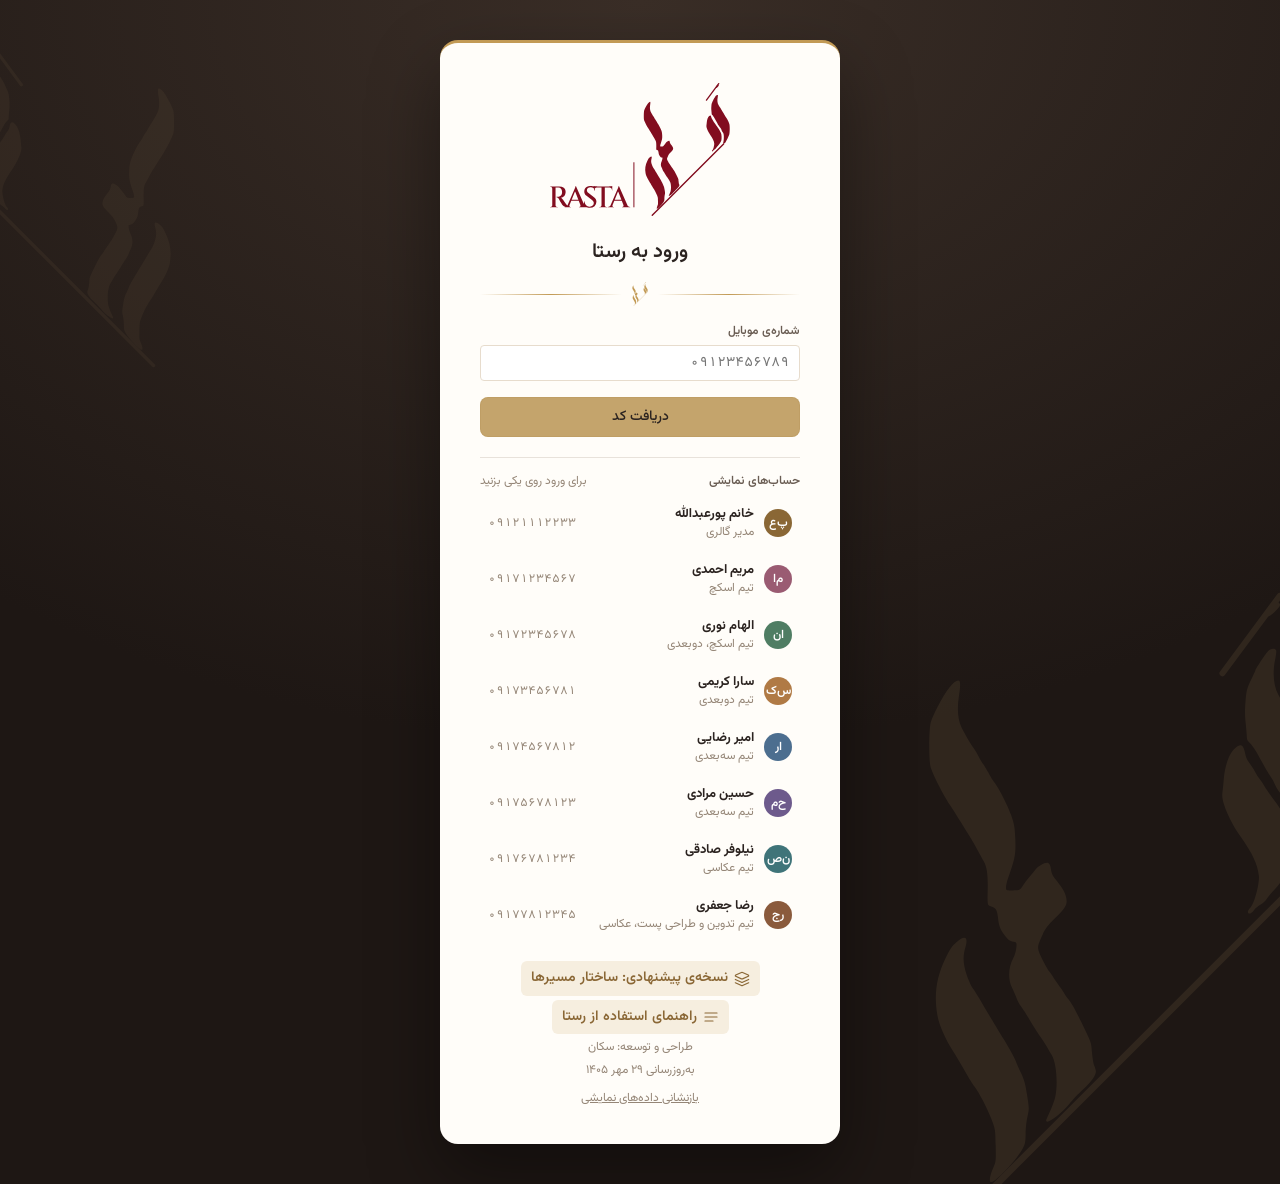
==== commit 2ee66832: "Add files via upload" ====
--- a/index.html
+++ b/index.html
@@ -14,7 +14,7 @@
 <meta name="apple-mobile-web-app-title" content="رستا">
 <meta name="apple-mobile-web-app-status-bar-style" content="default">
 <link rel="preload" href="assets/fonts/Vazirmatn-Variable.woff2" as="font" type="font/woff2" crossorigin>
-<link rel="stylesheet" href="assets/app.css">
+<link rel="stylesheet" href="assets/app.css?v=0a6b227f">
 </head>
 <body>
 <svg class="sprite" aria-hidden="true">
@@ -122,6 +122,6 @@
 <div id="app" class="app-d"><div class="boot"><img src="assets/img/rasta-logo.png" alt="رستا" width="96" height="96"><span class="spin" aria-hidden="true"></span></div></div>
 <noscript><p style="padding:24px;font-family:Tahoma">برای استفاده از رستا، جاوااسکریپت مرورگر را روشن کنید.</p></noscript>
 <script src="assets/morphdom.min.js"></script>
-<script src="assets/app.js"></script>
+<script src="assets/app.js?v=0a6b227f"></script>
 </body>
 </html>
--- a/assets/app.css
+++ b/assets/app.css
@@ -436,6 +436,65 @@
 .mpad .td-f{margin-top:-6px}
 .td-mh .td-bar{width:100%;margin-top:10px}
 @media (max-width:760px){.td-tiles{gap:8px}.tr .tdt{flex-direction:column;align-items:flex-start;gap:6px;padding:10px}.tdt-s{display:none}.tdt-n{font-size:22px}}
+/* ===== questions to earlier stages ===== */
+.qth{display:flex;flex-direction:column;gap:8px;padding:12px;border-radius:12px;background:#FBF6EE;border:1px solid var(--line)}
+.tr.dark .qth{background:#2E2520}
+.qth.me{border-color:var(--gold);box-shadow:inset 0 0 0 1px #C29A5540}
+.qth.done{background:var(--card)}
+.qm{display:flex;gap:10px;align-items:flex-start}
+.qm-b{flex:1;min-width:0;display:flex;flex-direction:column;gap:4px}
+.qm-h{display:flex;flex-wrap:wrap;align-items:center;gap:4px 8px;font-size:13px;line-height:1.6}
+.qm-to{display:inline-flex;align-items:center;gap:4px;color:var(--text2);font-size:12px}
+.qm-t{font-size:14px;line-height:1.85;white-space:pre-line;margin:0}
+.qm.qa{margin-inline-start:16px;padding-inline-start:12px;border-inline-start:2px solid var(--ok)}
+.qwait{display:inline-flex;align-items:center;gap:6px;align-self:flex-start;height:26px;padding:0 10px;border-radius:999px;background:var(--purpleS);color:var(--purpleT);font-size:12px;font-weight:600}
+.qans,.qform{display:flex;flex-direction:column;gap:8px}
+.qans textarea,.qform textarea{min-height:64px}
+.qask-row{display:flex;flex-wrap:wrap;align-items:center;gap:8px 12px}
+.qtos{display:flex;flex-wrap:wrap;gap:8px}
+.tr .qto{display:inline-flex;align-items:center;gap:8px;min-height:44px;padding:6px 12px 6px 10px;border-radius:12px;border:1px solid var(--line);background:var(--card);cursor:pointer;font:inherit;color:var(--text);text-align:right}
+.tr .qto.on{border-color:var(--gold);background:var(--blueS);box-shadow:inset 0 0 0 1px var(--gold)}
+.qto-b{display:flex;flex-direction:column;line-height:1.35}.qto-b b{font-size:13px}.qto-b span{font-size:11px;color:var(--text3)}
+.tr .bdg.bq{color:var(--purpleT);background:var(--purpleS);border-radius:4px;padding:0 6px;gap:4px;font-weight:600}
+.askbar{display:flex;flex-direction:column;gap:2px;margin:10px 12px 0;flex:none;padding:10px 12px 4px;border-radius:14px;background:var(--card);border:1px solid #C29A5580;box-shadow:var(--shCard);color:var(--text)}
+.askbar-h{display:flex;align-items:center;gap:8px;font-size:14px;padding-bottom:6px}
+.askbar-h .ic{color:var(--gold)}
+.tr .askbar-r{display:flex;align-items:center;gap:10px;width:100%;min-height:54px;padding:8px 2px;border:0;border-top:1px solid var(--line);background:none;cursor:pointer;font:inherit;color:var(--text);text-align:right}
+.askbar-b{flex:1;min-width:0;display:flex;flex-direction:column;line-height:1.55}
+.askbar-t{overflow:hidden;text-overflow:ellipsis;white-space:nowrap}
+.askbar-go{display:inline-flex;align-items:center;gap:4px;height:32px;padding:0 12px;border-radius:8px;background:var(--goldM);color:#2B2320;font-size:13px;font-weight:600;flex:none}
+@media (hover:hover){.tr .qto:hover{border-color:#C29A5599}.tr .askbar-r:hover .askbar-go{background:var(--esp);color:#F2E3C2}}
+.tr .askbar-r:active .askbar-go{background:var(--esp);color:#F2E3C2}
+/* ===== my score: progress, season, bonus tiers, next steps ===== */
+.tr .sc-hero{display:flex;flex-wrap:wrap;align-items:center;justify-content:center;gap:20px 32px}
+.sc-main{flex:1;min-width:240px;max-width:520px;display:flex;flex-direction:column;gap:8px}
+.sc-top{display:flex;align-items:center;justify-content:space-between;gap:8px;flex-wrap:wrap}
+.sc-days{display:inline-flex;align-items:center;gap:6px;height:24px;padding:0 10px;border-radius:999px;background:var(--sunken);font-size:12px;color:var(--text2)}
+.sc-num{display:flex;align-items:baseline;gap:8px}.sc-num b{font-size:38px;font-weight:700;line-height:1.1}.sc-num span{font-size:14px}
+.sc-bar{position:relative;padding-bottom:22px}
+.sc-bar .prog{height:10px}
+.sc-mk{position:absolute;top:-3px;transform:translateX(50%);display:flex;flex-direction:column;align-items:center;gap:4px;pointer-events:none}
+.sc-mk i{display:block;width:2px;height:16px;border-radius:2px;background:#BFB2A3}
+.sc-mk b{font-size:11px;font-weight:600;color:var(--text3);line-height:1}
+.sc-mk.on i{background:var(--gold)}.sc-mk.on b{color:var(--blue)}
+.sc-next{color:var(--blue);font-weight:500}
+.sc-bonus,.sc-tips{display:flex;flex-direction:column;gap:12px}
+.sc-bh{display:flex;align-items:center;justify-content:space-between;gap:8px}
+.sc-bh .h2 .ic,.sc-tips .h2 .ic{color:var(--gold)}
+.sc-amt{display:flex;flex-direction:column;gap:2px}.sc-amt b{font-size:26px;font-weight:700;line-height:1.3}
+.btiers{display:grid;grid-template-columns:repeat(3,minmax(0,1fr));gap:10px}
+.btier{display:flex;flex-direction:column;align-items:flex-start;gap:6px;padding:12px;border-radius:12px;border:1px solid var(--line);background:var(--card);min-width:0}
+.btier b{font-size:14px;font-weight:600}
+.btier.on{border-color:var(--gold);background:var(--blueS);box-shadow:inset 0 0 0 1px var(--gold)}
+.btier .inp{width:100%}
+.sc-tip{display:flex;gap:12px;align-items:flex-start;padding:10px 12px;border-radius:12px;background:#FBF6EE}
+.tr.dark .sc-tip{background:#2E2520}
+.sc-tip-i{width:32px;height:32px;border-radius:10px;display:grid;place-items:center;flex:none;background:var(--espG);color:#E6D2A6}
+.sc-tip-b{display:flex;flex-direction:column;gap:2px;line-height:1.8}
+.bonus-amt{min-width:120px;text-align:left}
+.mpad .btiers{gap:6px}.mpad .btier{padding:10px 8px}.mpad .btier b{font-size:12px}
+.mpad .sc-hero{flex-direction:column;gap:12px}.mpad .sc-main{width:100%}
+@media (max-width:640px){.btiers{gap:6px}.btier{padding:10px 8px}.bonus-amt{min-width:0}}
 @keyframes spin{to{transform:rotate(360deg)}}
 @keyframes shimmer{0%{background-position:200% 0}100%{background-position:-200% 0}}
 @keyframes fade{from{opacity:0}to{opacity:1}}
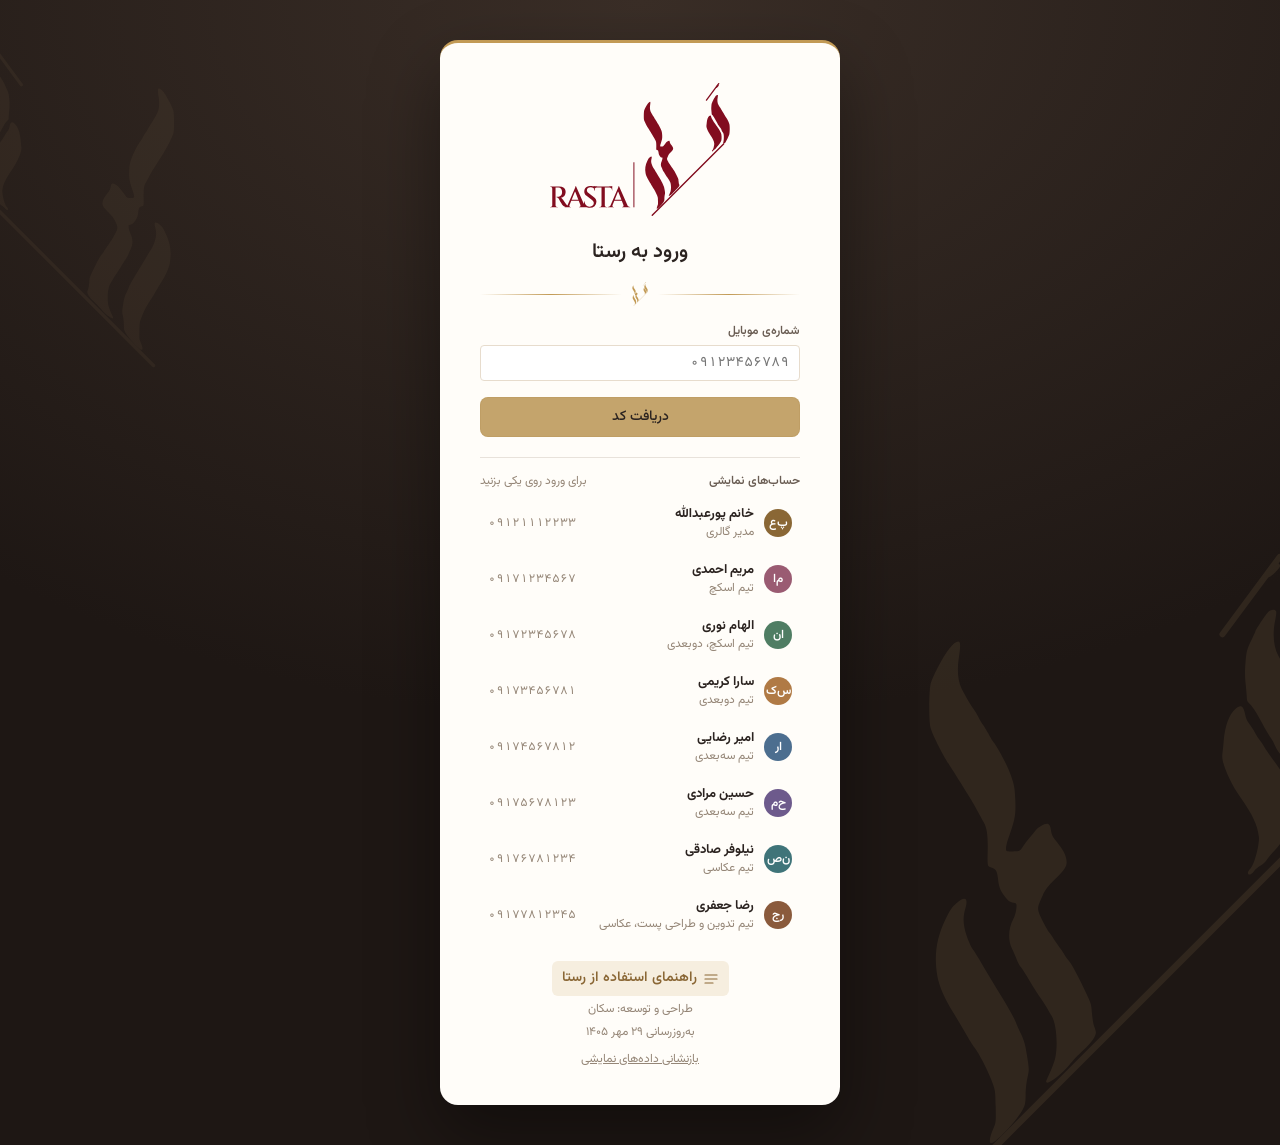
==== commit 579fa8b0: "Add files via upload" ====
--- a/index.html
+++ b/index.html
@@ -14,7 +14,7 @@
 <meta name="apple-mobile-web-app-title" content="رستا">
 <meta name="apple-mobile-web-app-status-bar-style" content="default">
 <link rel="preload" href="assets/fonts/Vazirmatn-Variable.woff2" as="font" type="font/woff2" crossorigin>
-<link rel="stylesheet" href="assets/app.css?v=0a6b227f">
+<link rel="stylesheet" href="assets/app.css?v=01c43bb6">
 </head>
 <body>
 <svg class="sprite" aria-hidden="true">
@@ -89,6 +89,8 @@
 <symbol id="i-monitor" viewBox="0 0 24 24"><rect x="2" y="3" width="20" height="14" rx="2"></rect><path d="M8 21h8M12 17v4"></path></symbol>
 <symbol id="i-mobile" viewBox="0 0 24 24"><rect x="5" y="2" width="14" height="20" rx="2"></rect><path d="M12 18h.01"></path></symbol>
 <symbol id="i-tools" viewBox="0 0 24 24"><path d="M14.7 6.3a1 1 0 0 0 0 1.4l1.6 1.6a1 1 0 0 0 1.4 0l3.77-3.77a6 6 0 0 1-7.94 7.94l-6.91 6.91a2.12 2.12 0 0 1-3-3l6.91-6.91a6 6 0 0 1 7.94-7.94l-3.76 3.76z"></path></symbol>
+<symbol id="i-grip" viewBox="0 0 24 24"><circle cx="9" cy="5" r="1"></circle><circle cx="9" cy="12" r="1"></circle><circle cx="9" cy="19" r="1"></circle><circle cx="15" cy="5" r="1"></circle><circle cx="15" cy="12" r="1"></circle><circle cx="15" cy="19" r="1"></circle></symbol>
+<symbol id="i-sort" viewBox="0 0 24 24"><path d="m21 16-4 4-4-4"></path><path d="M17 20V4"></path><path d="m3 8 4-4 4 4"></path><path d="M7 4v16"></path></symbol>
 <symbol id="i-layers" viewBox="0 0 24 24"><path d="m12.83 2.18a2 2 0 0 0-1.66 0L2.6 6.08a1 1 0 0 0 0 1.83l8.58 3.91a2 2 0 0 0 1.66 0l8.58-3.9a1 1 0 0 0 0-1.83Z"></path><path d="m22 17.65-9.17 4.16a2 2 0 0 1-1.66 0L2 17.65M22 12.65l-9.17 4.16a2 2 0 0 1-1.66 0L2 12.65"></path></symbol>
 <symbol id="i-send" viewBox="0 0 24 24"><path d="m22 2-7 20-4-9-9-4Z"></path></symbol>
 <symbol id="i-sms" viewBox="0 0 24 24"><path d="M21 15a2 2 0 0 1-2 2H7l-4 4V5a2 2 0 0 1 2-2h14a2 2 0 0 1 2 2z"></path><path d="M8 10h.01M12 10h.01M16 10h.01"></path></symbol>
@@ -122,6 +124,6 @@
 <div id="app" class="app-d"><div class="boot"><img src="assets/img/rasta-logo.png" alt="رستا" width="96" height="96"><span class="spin" aria-hidden="true"></span></div></div>
 <noscript><p style="padding:24px;font-family:Tahoma">برای استفاده از رستا، جاوااسکریپت مرورگر را روشن کنید.</p></noscript>
 <script src="assets/morphdom.min.js"></script>
-<script src="assets/app.js?v=0a6b227f"></script>
+<script src="assets/app.js?v=01c43bb6"></script>
 </body>
 </html>
--- a/assets/app.css
+++ b/assets/app.css
@@ -495,6 +495,106 @@
 .mpad .btiers{gap:6px}.mpad .btier{padding:10px 8px}.mpad .btier b{font-size:12px}
 .mpad .sc-hero{flex-direction:column;gap:12px}.mpad .sc-main{width:100%}
 @media (max-width:640px){.btiers{gap:6px}.btier{padding:10px 8px}.bonus-amt{min-width:0}}
+/* ===== v4: paths, stages, campaigns, my work ===== */
+.ph-page{max-width:1180px}
+.prow{display:flex;gap:14px;align-items:stretch;flex-wrap:wrap}
+.tr .ptile{position:relative;overflow:hidden;display:flex;flex-direction:column;justify-content:space-between;gap:6px;width:250px;min-height:118px;padding:14px 16px;border:0;border-radius:16px;color:#fff;text-align:right;cursor:pointer;font:inherit;box-shadow:0 8px 20px #2B232026}
+.tr .ptile::after{content:'';position:absolute;left:10px;bottom:8px;width:54px;height:82px;background:var(--mkW) no-repeat center/contain;opacity:.16;pointer-events:none}
+.ptile>*{position:relative;z-index:1}
+.ptile b{font-size:18px;font-weight:700}
+.ptile-k{display:inline-flex;align-items:center;gap:4px;font-size:11px;opacity:.85}
+.ptile-f{display:flex;align-items:center;justify-content:space-between;gap:6px;font-size:12px;opacity:.95}
+.ptile-c{display:inline-flex;align-items:center;gap:4px;align-self:flex-start;height:22px;padding:0 8px;border-radius:999px;background:#FFFFFF2E;font-size:11px}
+.pflow{flex:1;min-width:300px;display:flex;align-items:center;gap:8px;flex-wrap:wrap;padding:12px 14px;border-radius:16px;border:1px solid var(--line);background:var(--card);box-shadow:var(--shCard)}
+.pq{display:inline-flex;align-items:center;height:30px;padding:0 12px;border-radius:999px;background:var(--sunken);font-size:12px;color:var(--text2)}
+.tr .pflow-a{color:#BFB2A3;width:16px;height:16px;flex:none}
+.tr .pstage{display:inline-flex;align-items:center;gap:8px;min-height:52px;padding:8px 12px;border-radius:12px;border:1px solid var(--line);background:var(--card);cursor:pointer;font:inherit;color:var(--text);text-align:right;transition:border-color .15s,box-shadow .15s}
+.pstage-d{width:10px;height:10px;border-radius:3px;flex:none}
+.pstage-b{display:flex;flex-direction:column;line-height:1.35}.pstage-b b{font-size:14px}
+.tr .pstage.add{border-style:dashed;color:var(--text2);min-height:40px}
+.pstage .pill{height:20px}
+.pcamps{display:flex;flex-direction:column;gap:8px;margin-top:6px}
+.tr .pcamp{display:flex;flex-direction:column;align-items:stretch;gap:6px;min-width:240px;padding:12px 14px;border-radius:14px;border:1px solid var(--line);background:var(--card);cursor:pointer;font:inherit;color:var(--text);text-align:right;box-shadow:var(--shCard)}
+.pcamp-h{display:flex;align-items:center;gap:6px}.tr .pcamp-h .ic{color:var(--gold)}
+.pvt{gap:6px;align-items:center;flex-wrap:wrap}
+.pvt-k{display:inline-flex;align-items:center;gap:4px;font-size:12px;color:#fff;opacity:.85;margin-inline-end:4px}
+.pvt-n{min-width:18px;height:18px;padding:0 5px;border-radius:999px;background:#FFFFFF33;font-size:11px;display:inline-grid;place-items:center;margin-inline-start:2px}
+.tr .btn.glass.on .pvt-n{background:#2B23201A}
+.tr .lbl.L-camp{background:#DCEBEC;color:#244F53;display:inline-flex;align-items:center;gap:4px}
+.tr.dark .lbl.L-camp{background:#1F3A3C;color:#A9D6D9}
+.optn{display:inline-grid;place-items:center;width:18px;height:18px;border-radius:50%;background:var(--gold);color:#2B2320;font-size:11px;font-weight:700;margin-inline-end:6px}
+.tr .lchip.on{box-shadow:inset 0 0 0 1px var(--gold);background:var(--blueS)}
+.cp-page,.mw-page{max-width:920px;margin-inline:auto}
+.tr .cp-h{align-items:center}
+.cp-stats{display:flex;gap:16px;flex-wrap:wrap;align-items:center}
+.cp-st{display:flex;flex-direction:column;gap:4px;min-width:150px}.cp-st b{font-size:20px;font-weight:700}
+.tr .cprow{display:flex;align-items:center;gap:12px;width:100%;min-height:60px;padding:8px 10px;border:0;border-radius:10px;background:none;cursor:pointer;text-align:right;font:inherit;color:var(--text)}
+.tr .cprow+.cprow{border-top:1px solid var(--line);border-radius:0}
+.cprow.done{opacity:.6}
+@media (hover:hover){.tr .pstage:hover{border-color:var(--gold);box-shadow:0 6px 14px #3C28141A}.tr .cprow:hover{background:var(--btn)}.tr .pcamp:hover{border-color:var(--gold)}}
+/* phone */
+.mprow{display:flex;flex-direction:column;gap:8px}
+.tr .ptile-m{min-height:96px}
+.mpflow{display:flex;align-items:center;gap:6px;flex-wrap:wrap;padding:2px 0 4px}
+.mpflow::-webkit-scrollbar{display:none}
+.mpflow .pstage{flex:none;min-height:50px}
+.mpad .pcamp{width:100%}
+.pvc{padding-top:0}
+.pvc .btn{flex:none}
+.mpad .cp-st{min-width:120px;flex:1}
+.cp-st .prog{flex:none;width:100%;height:8px}
+.mhero .cp-st .prog{background:#2B232014}
+/* order editor: stages of a path / columns of a team board */
+.tr .srt-dlg{width:min(640px,100%)}
+.tr .srt-l{display:flex;flex-direction:column;gap:6px;position:relative}
+.tr .srt-r{display:flex;align-items:center;gap:6px;min-height:58px;padding:6px 8px 6px 6px;border:1px solid var(--border);border-radius:12px;background:var(--card);position:relative;transition:box-shadow .18s,border-color .18s}
+.tr .srt-l.dragging .srt-r{transition:transform .18s ease,box-shadow .18s,border-color .18s}
+.tr .srt-l.dragging .srt-r.drag{transition:box-shadow .18s;z-index:3;box-shadow:0 12px 30px rgba(43,35,32,.22);border-color:var(--goldM)}
+.tr .srt-l.dragging{user-select:none;-webkit-user-select:none}
+.tr .srt-r.lk{background:var(--sunken);border-style:dashed}
+.tr .srt-r.fl{border-color:var(--goldM);box-shadow:0 0 0 3px rgba(196,164,108,.22)}
+.tr .srt-r.err .srt-in{border-color:var(--danger)}
+.tr .srt-g{width:30px;height:42px;flex:none;display:grid;place-items:center;border:0;background:transparent;border-radius:8px;color:var(--text3);cursor:grab;touch-action:none;user-select:none;-webkit-user-select:none;padding:0}
+.tr .srt-g .ic{width:18px;height:18px}
+.tr .srt-r.drag .srt-g{cursor:grabbing;color:var(--gold)}
+.tr .srt-g.lk{cursor:default;opacity:.75}
+.tr .srt-g.lk .ic{width:15px;height:15px}
+.tr .srt-n{width:24px;height:24px;flex:none;border-radius:50%;display:grid;place-items:center;font-size:12px;font-weight:700;background:rgba(196,164,108,.18);color:var(--gold)}
+.tr .srt-b{flex:1;min-width:0;display:flex;flex-direction:column;gap:1px}
+.tr .srt-iw{display:flex;align-items:center;gap:6px;min-width:0}
+.tr .srt-d{width:10px;height:10px;border-radius:3px;flex:none;margin-inline-start:4px}
+.tr .srt-in{flex:1;min-width:0;height:32px;border:1px solid transparent;border-radius:8px;background:transparent;padding:0 8px;font-weight:600;font-size:14px;color:var(--text)}
+.tr .srt-in:hover{border-color:var(--border)}
+.tr .srt-in:focus{outline:none;border-color:var(--goldM);background:var(--card);box-shadow:0 0 0 3px rgba(196,164,108,.18)}
+.tr .srt-s{font-size:12px;color:var(--text3);padding:0 9px;line-height:1.6;overflow:hidden;text-overflow:ellipsis;white-space:nowrap}
+.tr .srt-tag{flex:none;height:20px;padding:0 8px;border-radius:999px;font-size:11px;font-weight:600;display:inline-flex;align-items:center;background:var(--card);border:1px solid var(--border);color:var(--text2)}
+.tr .srt-tag.nw{background:var(--okS);border-color:transparent;color:var(--okT)}
+.tr .srt-a{display:flex;gap:0;flex:none}
+.tr .srt-ab{width:32px;height:32px}
+.tr .srt-ab[aria-disabled="true"]{opacity:.28;pointer-events:none}
+.tr .srt-add{align-self:flex-start;border-style:dashed}
+.tr .srt-addf{display:flex;flex-direction:column;gap:8px;padding:10px;border:1px dashed var(--goldM);border-radius:12px;background:rgba(196,164,108,.07)}
+.tr .srt-rm{display:flex;flex-direction:column;gap:8px;padding-top:12px;border-top:1px solid var(--border)}
+.tr .srt-rm-h{display:flex;flex-direction:column;gap:2px;line-height:1.6}
+.tr .srt-rr{display:flex;align-items:center;gap:10px;padding:8px 10px;border-radius:10px;background:var(--dangerS)}
+.tr .srt-x{text-decoration:line-through;text-decoration-color:rgba(122,59,63,.55)}
+.tr .srt-mv{display:flex;align-items:center;gap:6px;flex-wrap:wrap;margin-top:4px}
+.tr .srt-mv .inp{height:32px;width:auto;min-width:150px;max-width:100%;font-size:13px;padding-block:0}
+.tr .srt-ch{color:var(--text3)}
+.tr .srt-f{align-items:center;flex-wrap:wrap}
+.tr .srt-sh .srt-in{font-size:15px}
+.tr .srt-sh .srt-a .srt-ab{width:34px;height:36px}
+@media (max-width:520px){.tr .srt-r .srt-ab.dan{width:30px}.tr .srt-s{white-space:normal}}
+/* drag a whole column by its header (desktop boards) */
+.tr .list-h.dh{cursor:grab}
+.tr .list-h.dh:active{cursor:grabbing}
+.tr .lgrip{display:grid;place-items:center;width:12px;margin-inline-end:-2px;color:var(--text3);opacity:.35;transition:opacity .15s}
+.tr .list:hover .lgrip{opacity:.9}
+.tr .list.col-drag{opacity:.45}
+.tr .list.col-over{position:relative}
+.tr .list.col-over::after{content:'';position:absolute;top:6px;bottom:6px;width:4px;border-radius:4px;background:var(--goldM);box-shadow:0 0 0 3px rgba(196,164,108,.28)}
+.tr .list.ins-s::after{inset-inline-start:-7px}
+.tr .list.ins-e::after{inset-inline-end:-7px}
 @keyframes spin{to{transform:rotate(360deg)}}
 @keyframes shimmer{0%{background-position:200% 0}100%{background-position:-200% 0}}
 @keyframes fade{from{opacity:0}to{opacity:1}}
